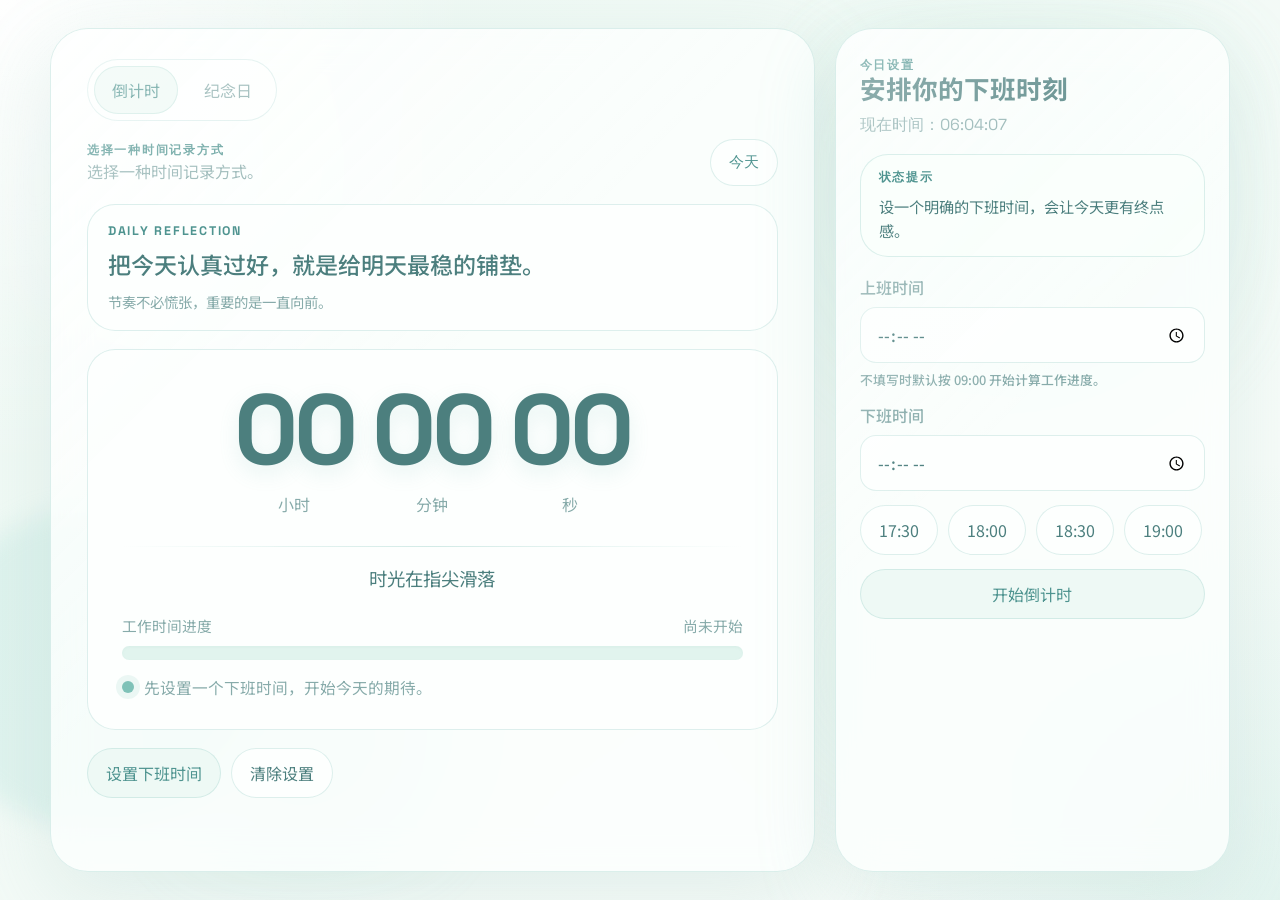
==== index.html @ d67a1272 "feat: support anniversary background images" ====
<!DOCTYPE html>
<html lang="zh-CN">
  <head>
    <meta charset="UTF-8" />
    <meta name="viewport" content="width=device-width, initial-scale=1.0" />
    <title>时间菜单</title>
    <link rel="preconnect" href="https://fonts.googleapis.com" />
    <link rel="preconnect" href="https://fonts.gstatic.com" crossorigin />
    <link
      href="https://fonts.googleapis.com/css2?family=Space+Grotesk:wght@400;500;700&family=Noto+Sans+SC:wght@400;500;700&display=swap"
      rel="stylesheet"
    />
    <link rel="stylesheet" href="./styles.css" />
  </head>
  <body>
    <div class="ambient-layer ambient-layer-a" aria-hidden="true"></div>
    <div class="ambient-layer ambient-layer-b" aria-hidden="true"></div>
    <div class="grid-overlay" aria-hidden="true"></div>

    <main class="app-shell">
      <section class="hero-card">
        <div class="menu-bar" role="tablist" aria-label="时间模式">
          <button id="countdownTab" class="menu-tab is-active" type="button" role="tab" aria-selected="true">
            倒计时
          </button>
          <button id="anniversaryTab" class="menu-tab" type="button" role="tab" aria-selected="false">
            纪念日
          </button>
        </div>

        <div class="hero-top">
          <div class="hero-intro">
            <p class="eyebrow" id="heroEyebrow">选择一种时间记录方式</p>
            <p class="subtitle" id="heroSubtitle">
              选择一种时间记录方式。
            </p>
          </div>
          <div class="hero-chip" id="orbitalCore">今天</div>
        </div>

        <article class="quote-card">
          <p class="quote-label">Daily Reflection</p>
          <blockquote id="dailyQuote" class="quote-text">
            真正的从容，不是赶时间，而是知道自己要去哪里。
          </blockquote>
          <p class="quote-author" id="quoteAuthor">
            每日一句哲理，陪你把忙碌的一天过得更有节奏。
          </p>
        </article>

        <div id="countdownView" class="mode-view">
          <div class="countdown-panel">
            <div class="time-grid" aria-live="polite">
              <article class="time-block">
                <span id="hours" class="time-value">00</span>
                <span class="time-label">小时</span>
              </article>
              <article class="time-block">
                <span id="minutes" class="time-value">00</span>
                <span class="time-label">分钟</span>
              </article>
              <article class="time-block">
                <span id="seconds" class="time-value">00</span>
                <span class="time-label">秒</span>
              </article>
            </div>

            <div class="divider-line" aria-hidden="true"></div>

            <p class="mood-line">时光在指尖滑落</p>

            <div class="progress-section">
              <div class="progress-meta">
                <span>工作时间进度</span>
                <span id="progressText">尚未开始</span>
              </div>
              <div class="progress-track" aria-hidden="true">
                <div id="progressFill" class="progress-fill"></div>
              </div>
            </div>

            <div class="status-row">
              <span class="status-dot" aria-hidden="true"></span>
              <p id="statusText" class="status-text">先设置一个下班时间，开始今天的期待。</p>
            </div>
          </div>

          <div class="action-row">
            <button id="openEditorBtn" class="primary-btn" type="button">设置下班时间</button>
            <button id="resetBtn" class="ghost-btn" type="button">清除设置</button>
          </div>
        </div>

        <div id="anniversaryView" class="mode-view is-hidden">
          <div id="anniversaryPanel" class="anniversary-panel">
            <div class="anniversary-head">
              <p class="anniversary-kicker" id="anniversaryTypeText">纪念日</p>
              <h2 class="anniversary-title" id="anniversaryNameText">还没有设置纪念日</h2>
              <p class="anniversary-date" id="anniversaryDateText">输入一个重要日期，开始记录它。</p>
            </div>

            <div class="anniversary-days-card">
              <span class="anniversary-days-label" id="anniversaryDaysLabel">已经走过</span>
              <div class="anniversary-days-number">
                <span id="anniversaryDays">0</span>
                <small>天</small>
              </div>
            </div>

            <div class="divider-line" aria-hidden="true"></div>

            <p class="mood-line">把重要的日子留在时间里</p>

            <div class="status-row">
              <span class="status-dot" aria-hidden="true"></span>
              <p id="anniversaryStatusText" class="status-text">可以记录生日、恋爱纪念日、入职日或任何重要时刻。</p>
            </div>
          </div>

          <div class="action-row">
            <button id="openAnniversaryBtn" class="primary-btn" type="button">设置纪念日</button>
            <button id="resetAnniversaryBtn" class="ghost-btn" type="button">清除设置</button>
          </div>
        </div>
      </section>

      <section class="editor-card">
        <div class="editor-header">
          <div>
            <p class="card-tag" id="editorTag">今日设置</p>
            <h2 id="editorTitle">安排你的下班时刻</h2>
          </div>
          <p id="currentTimeText" class="current-time">现在时间：--:--:--</p>
        </div>

        <div class="insight-card">
          <p class="insight-label">状态提示</p>
          <p id="insightText" class="insight-text">
            设一个明确的下班时间，会让今天更有终点感。
          </p>
        </div>

        <div id="countdownEditor" class="editor-mode">
          <div class="editor-body">
            <label class="time-input-wrap" for="workStartTime">
              <span>上班时间</span>
              <input id="workStartTime" type="time" step="60" />
              <small class="field-hint">不填写时默认按 09:00 开始计算工作进度。</small>
            </label>

            <label class="time-input-wrap" for="workEndTime">
              <span>下班时间</span>
              <input id="workEndTime" type="time" step="60" />
            </label>

            <div class="quick-actions" aria-label="快捷时间">
              <button class="quick-btn" type="button" data-time="17:30">17:30</button>
              <button class="quick-btn" type="button" data-time="18:00">18:00</button>
              <button class="quick-btn" type="button" data-time="18:30">18:30</button>
              <button class="quick-btn" type="button" data-time="19:00">19:00</button>
            </div>

            <button id="saveBtn" class="save-btn" type="button">开始倒计时</button>
          </div>
        </div>

        <div id="anniversaryEditor" class="editor-mode is-hidden">
          <div class="editor-body">
            <div class="time-input-wrap">
              <span>纪念类型</span>
              <div id="anniversaryTypeGroup" class="type-chip-group" role="radiogroup" aria-label="纪念类型">
                <button class="type-chip is-active" type="button" data-type="生日" role="radio" aria-checked="true">生日</button>
                <button class="type-chip" type="button" data-type="恋爱纪念日" role="radio" aria-checked="false">恋爱纪念日</button>
                <button class="type-chip" type="button" data-type="结婚纪念日" role="radio" aria-checked="false">结婚纪念日</button>
                <button class="type-chip" type="button" data-type="入职纪念日" role="radio" aria-checked="false">入职纪念日</button>
                <button class="type-chip" type="button" data-type="毕业纪念日" role="radio" aria-checked="false">毕业纪念日</button>
                <button class="type-chip" type="button" data-type="自定义" role="radio" aria-checked="false">自定义</button>
              </div>
            </div>

            <label class="time-input-wrap" for="anniversaryName">
              <span>名称</span>
              <input id="anniversaryName" type="text" maxlength="24" placeholder="例如：和她在一起" />
            </label>

            <label class="time-input-wrap" for="anniversaryDate">
              <span>日期</span>
              <input id="anniversaryDate" type="date" />
            </label>

            <div class="image-upload-card">
              <div class="image-upload-head">
                <span>背景图片</span>
                <small class="field-hint">支持常见图片格式，保存后会保留在当前浏览器。</small>
              </div>

              <div id="anniversaryImagePreview" class="anniversary-image-preview" aria-hidden="true">
                <span id="anniversaryImagePreviewText">未选择背景图</span>
              </div>

              <div class="image-upload-actions">
                <button id="selectAnniversaryImageBtn" class="ghost-btn" type="button">选择背景图</button>
                <button id="clearAnniversaryImageBtn" class="quick-btn" type="button">移除图片</button>
              </div>

              <input id="anniversaryImageInput" type="file" accept="image/*" hidden />
              <p id="anniversaryImageHint" class="field-hint">未设置背景图时，会使用默认纪念日卡片样式。</p>
            </div>

            <button id="saveAnniversaryBtn" class="save-btn" type="button">开始记录</button>
          </div>
        </div>
      </section>
    </main>

    <script src="./script.js"></script>
  </body>
</html>
---- styles.css ----
:root {
  --bg-top: #edf8f3;
  --bg-bottom: #f9fcfa;
  --ink-strong: #4c7f7e;
  --ink-soft: #87abaa;
  --panel: rgba(253, 255, 254, 0.78);
  --panel-strong: rgba(253, 255, 254, 0.94);
  --line: rgba(137, 196, 189, 0.28);
  --accent: #7fc2b8;
  --accent-deep: #4f9490;
  --accent-soft: #eef9f5;
  --success: #67b587;
  --shadow-strong: 0 24px 80px rgba(148, 198, 188, 0.22);
}

* {
  box-sizing: border-box;
}

body {
  margin: 0;
  min-height: 100vh;
  font-family: "Noto Sans SC", sans-serif;
  color: var(--ink-strong);
  overflow-x: hidden;
  background:
    radial-gradient(circle at top left, rgba(255, 255, 255, 0.96), transparent 30%),
    radial-gradient(circle at bottom right, rgba(176, 225, 214, 0.3), transparent 28%),
    linear-gradient(145deg, var(--bg-top), var(--bg-bottom));
}

body::before,
body::after {
  content: "";
  position: fixed;
  z-index: 0;
  border-radius: 999px;
  pointer-events: none;
  filter: blur(12px);
}

body::before {
  top: 8%;
  right: 10%;
  width: 240px;
  height: 240px;
  background: rgba(255, 255, 255, 0.42);
}

body::after {
  left: -70px;
  bottom: 8%;
  width: 320px;
  height: 320px;
  background: rgba(171, 223, 214, 0.26);
}

.ambient-layer,
.grid-overlay {
  position: fixed;
  inset: 0;
  pointer-events: none;
}

.ambient-layer {
  z-index: 0;
  filter: blur(18px);
  opacity: 0.8;
}

.ambient-layer-a {
  background:
    radial-gradient(circle at 14% 20%, rgba(255, 255, 255, 0.82), transparent 18%),
    radial-gradient(circle at 80% 22%, rgba(172, 226, 210, 0.34), transparent 24%);
}

.ambient-layer-b {
  background:
    radial-gradient(circle at 72% 74%, rgba(235, 251, 244, 0.76), transparent 20%),
    radial-gradient(circle at 24% 82%, rgba(160, 218, 207, 0.22), transparent 18%);
}

.grid-overlay {
  z-index: 0;
  background-image:
    linear-gradient(rgba(255, 255, 255, 0.08) 1px, transparent 1px),
    linear-gradient(90deg, rgba(255, 255, 255, 0.08) 1px, transparent 1px);
  background-size: 36px 36px;
  mask-image: linear-gradient(180deg, rgba(0, 0, 0, 0.3), transparent 75%);
}

.app-shell {
  position: relative;
  z-index: 1;
  width: min(1180px, calc(100% - 40px));
  margin: 0 auto;
  min-height: 100vh;
  padding: 28px 0;
  display: grid;
  grid-template-columns: 1.45fr 0.75fr;
  gap: 20px;
  align-items: stretch;
}

.hero-card,
.editor-card {
  position: relative;
  overflow: hidden;
  border: 1px solid var(--line);
  border-radius: 38px;
  background: var(--panel);
  backdrop-filter: blur(18px);
  box-shadow: var(--shadow-strong);
}

.hero-card {
  padding: 30px 36px;
  display: flex;
  flex-direction: column;
}

.editor-card {
  padding: 28px 24px;
  display: flex;
  flex-direction: column;
  gap: 18px;
}

.hero-card::before,
.editor-card::before {
  content: "";
  position: absolute;
  inset: 0;
  background: linear-gradient(135deg, rgba(255, 255, 255, 0.42), transparent 46%);
  pointer-events: none;
}

.menu-bar {
  display: inline-flex;
  align-self: flex-start;
  gap: 8px;
  padding: 6px;
  border-radius: 999px;
  background: rgba(253, 255, 254, 0.86);
  border: 1px solid var(--line);
}

.menu-tab {
  border: 0;
  border-radius: 999px;
  padding: 12px 18px;
  font: inherit;
  cursor: pointer;
  color: var(--ink-soft);
  background: transparent;
  transition: background 180ms ease, color 180ms ease, transform 180ms ease;
}

.menu-tab.is-active {
  color: var(--accent-deep);
  background: var(--accent-soft);
  box-shadow: inset 0 0 0 1px rgba(127, 194, 184, 0.28);
}

.hero-top {
  margin-top: 18px;
  display: flex;
  justify-content: space-between;
  gap: 18px;
  align-items: center;
}

.hero-intro {
  max-width: 420px;
}

.eyebrow,
.card-tag,
.quote-label,
.anniversary-kicker,
.insight-label {
  margin: 0;
  font-family: "Space Grotesk", sans-serif;
  font-size: 0.78rem;
  font-weight: 700;
  letter-spacing: 0.14em;
  text-transform: uppercase;
  color: var(--accent-deep);
}

h2 {
  margin: 0;
  line-height: 1.08;
  font-size: clamp(1.45rem, 2vw, 2rem);
}

.subtitle,
.status-text,
.current-time,
.quote-author,
.anniversary-date,
.field-hint {
  color: var(--ink-soft);
}

.subtitle {
  margin: 0;
  max-width: 30ch;
  font-size: 1rem;
  line-height: 1.5;
}

.hero-chip {
  padding: 12px 18px;
  border-radius: 999px;
  border: 1px solid var(--line);
  background: rgba(253, 255, 254, 0.9);
  color: var(--accent-deep);
  font-family: "Space Grotesk", sans-serif;
  font-size: 0.95rem;
  white-space: nowrap;
}

.quote-card,
.countdown-panel,
.anniversary-panel,
.insight-card {
  position: relative;
  overflow: hidden;
  border-radius: 28px;
  background: var(--panel-strong);
  border: 1px solid var(--line);
}

.anniversary-panel {
  isolation: isolate;
}

.anniversary-panel::before,
.anniversary-panel::after {
  content: "";
  position: absolute;
  inset: 0;
  pointer-events: none;
  opacity: 0;
  transition: opacity 220ms ease;
}

.anniversary-panel::before {
  z-index: 0;
  background:
    linear-gradient(180deg, rgba(13, 34, 30, 0.18), rgba(13, 34, 30, 0.62)),
    radial-gradient(circle at top right, rgba(255, 255, 255, 0.18), transparent 34%);
}

.anniversary-panel::after {
  inset: auto 22px 22px;
  height: 120px;
  border-radius: 999px;
  z-index: 0;
  filter: blur(34px);
  background: rgba(15, 36, 32, 0.22);
}

.anniversary-panel > * {
  position: relative;
  z-index: 1;
}

.anniversary-panel.has-image {
  background-image: var(--anniversary-cover);
  background-position: center;
  background-size: cover;
  border-color: rgba(244, 255, 252, 0.22);
}

.anniversary-panel.has-image::before,
.anniversary-panel.has-image::after {
  opacity: 1;
}

.quote-card {
  margin-top: 18px;
  padding: 18px 20px;
}

.quote-label {
  margin-bottom: 8px;
}

.quote-text {
  margin: 0;
  font-size: clamp(1.12rem, 1.8vw, 1.46rem);
  line-height: 1.55;
  font-weight: 500;
}

.quote-author {
  margin: 8px 0 0;
  font-size: 0.9rem;
  line-height: 1.5;
}

.mode-view {
  margin-top: 18px;
}

.mode-view.is-hidden,
.editor-mode.is-hidden {
  display: none;
}

.countdown-panel,
.anniversary-panel {
  padding: 30px 34px;
}

.time-grid {
  display: flex;
  justify-content: center;
  align-items: baseline;
  gap: 18px;
}

.time-block {
  min-width: 120px;
  display: flex;
  flex-direction: column;
  align-items: center;
}

.time-value {
  display: inline-block;
  font-family: "Space Grotesk", sans-serif;
  font-size: clamp(4rem, 8vw, 6.2rem);
  font-weight: 700;
  line-height: 1;
  letter-spacing: -0.04em;
  text-shadow: 0 8px 20px rgba(112, 182, 173, 0.16);
}

.time-value.tick-pop {
  animation: tickPop 360ms ease;
}

.time-label {
  margin-top: 12px;
  font-size: 1rem;
  color: var(--ink-soft);
}

.divider-line {
  height: 1px;
  margin: 30px 0 18px;
  background: linear-gradient(90deg, transparent, rgba(127, 194, 184, 0.34), transparent);
}

.mood-line {
  margin: 0 0 24px;
  text-align: center;
  font-size: 1.15rem;
  color: var(--ink-strong);
}

.progress-section,
.status-row {
  margin-top: 16px;
}

.progress-meta {
  display: flex;
  justify-content: space-between;
  gap: 12px;
  margin-bottom: 10px;
  font-size: 0.92rem;
  color: var(--ink-soft);
}

.progress-track {
  overflow: hidden;
  height: 14px;
  border-radius: 999px;
  background: rgba(182, 226, 214, 0.38);
  box-shadow: inset 0 1px 3px rgba(115, 173, 161, 0.08);
}

.progress-fill {
  height: 100%;
  width: 0%;
  border-radius: inherit;
  background:
    linear-gradient(90deg, rgba(180, 228, 215, 0.92), rgba(112, 182, 173, 0.95) 55%, rgba(74, 144, 136, 0.96)),
    linear-gradient(90deg, transparent, rgba(255, 255, 255, 0.45), transparent);
  background-size: 100% 100%, 120px 100%;
  animation: shimmer 2.6s linear infinite;
}

.status-row {
  display: flex;
  align-items: center;
  gap: 10px;
}

.status-dot {
  width: 12px;
  height: 12px;
  border-radius: 50%;
  background: var(--accent);
  box-shadow: 0 0 0 6px rgba(127, 194, 184, 0.14);
}

.status-text {
  margin: 0;
  font-size: 0.98rem;
}

.anniversary-days-card {
  margin-top: 20px;
  padding: 16px;
  border-radius: 18px;
  background: rgba(246, 253, 250, 0.9);
  border: 1px solid var(--line);
  text-align: center;
}

.anniversary-head {
  display: grid;
  gap: 8px;
}

.anniversary-title {
  font-size: clamp(1.5rem, 2vw, 2.1rem);
}

.anniversary-date {
  margin: 0;
  font-size: 0.9rem;
}

.anniversary-days-label {
  display: block;
  margin-bottom: 10px;
  color: var(--ink-soft);
  font-size: 0.88rem;
}

.anniversary-days-number {
  display: flex;
  align-items: flex-end;
  justify-content: center;
  gap: 8px;
}

.anniversary-days-number span {
  font-family: "Space Grotesk", sans-serif;
  font-size: clamp(4rem, 8vw, 6rem);
  line-height: 0.9;
  font-weight: 700;
}

.anniversary-days-number small {
  font-size: 1rem;
  color: var(--ink-soft);
}

.anniversary-panel.has-image .anniversary-kicker,
.anniversary-panel.has-image .anniversary-title,
.anniversary-panel.has-image .anniversary-days-number span {
  color: #f8fffd;
  text-shadow: 0 12px 30px rgba(4, 15, 13, 0.28);
}

.anniversary-panel.has-image .anniversary-date,
.anniversary-panel.has-image .anniversary-days-label,
.anniversary-panel.has-image .anniversary-days-number small,
.anniversary-panel.has-image .status-text,
.anniversary-panel.has-image .mood-line {
  color: rgba(240, 250, 247, 0.86);
}

.anniversary-panel.has-image .anniversary-days-card {
  background: rgba(13, 34, 30, 0.34);
  border-color: rgba(245, 255, 252, 0.16);
  backdrop-filter: blur(16px);
}

.anniversary-panel.has-image .divider-line {
  background: linear-gradient(90deg, transparent, rgba(245, 255, 252, 0.3), transparent);
}

.anniversary-panel.has-image .status-dot {
  background: #d9fff2;
  box-shadow: 0 0 0 6px rgba(221, 255, 245, 0.16);
}

.action-row,
.quick-actions {
  display: flex;
  flex-wrap: wrap;
  gap: 10px;
}

.action-row {
  margin-top: 18px;
}

button,
input,
select {
  font: inherit;
}

.primary-btn,
.save-btn,
.ghost-btn,
.quick-btn {
  border-radius: 999px;
  cursor: pointer;
  transition: transform 180ms ease, background 180ms ease, color 180ms ease;
}

.primary-btn,
.save-btn {
  color: var(--accent-deep);
  background: var(--accent-soft);
  border: 1px solid var(--line);
}

.primary-btn,
.ghost-btn,
.save-btn,
.quick-btn {
  display: inline-flex;
  align-items: center;
  justify-content: center;
  padding: 12px 18px;
}

.ghost-btn,
.quick-btn {
  background: rgba(253, 255, 254, 0.9);
  color: var(--ink-strong);
  border: 1px solid var(--line);
}

.quick-btn.is-active {
  background: var(--accent-soft);
  color: var(--accent-deep);
}

button:disabled {
  cursor: not-allowed;
  opacity: 0.56;
  transform: none;
}

.editor-header {
  display: flex;
  flex-direction: column;
  gap: 12px;
}

.current-time {
  margin: 0;
  font-family: "Space Grotesk", sans-serif;
  font-size: 1rem;
}

.insight-card {
  padding: 14px 16px 14px 18px;
  background: rgba(250, 255, 252, 0.88);
}

.insight-label {
  margin-bottom: 8px;
}

.insight-text {
  margin: 0;
  line-height: 1.6;
  color: var(--ink-strong);
  font-size: 0.95rem;
}

.editor-body {
  display: grid;
  gap: 14px;
}

.image-upload-card {
  display: grid;
  gap: 12px;
  padding: 16px;
  border-radius: 22px;
  background: rgba(250, 255, 252, 0.82);
  border: 1px solid var(--line);
}

.image-upload-head {
  display: grid;
  gap: 6px;
}

.image-upload-head span {
  color: var(--ink-soft);
  font-weight: 500;
}

.image-upload-actions {
  display: flex;
  flex-wrap: wrap;
  gap: 10px;
}

.anniversary-image-preview {
  position: relative;
  overflow: hidden;
  min-height: 148px;
  padding: 16px;
  display: flex;
  align-items: flex-end;
  border-radius: 20px;
  border: 1px dashed rgba(127, 194, 184, 0.42);
  background:
    radial-gradient(circle at top right, rgba(255, 255, 255, 0.82), transparent 34%),
    linear-gradient(145deg, rgba(237, 248, 243, 0.92), rgba(245, 253, 250, 0.92));
}

.anniversary-image-preview::before {
  content: "";
  position: absolute;
  inset: 0;
  background: linear-gradient(180deg, rgba(14, 33, 30, 0.05), rgba(14, 33, 30, 0.16));
  opacity: 0.82;
}

.anniversary-image-preview.has-image {
  border-style: solid;
  border-color: rgba(245, 255, 252, 0.24);
  background-image: var(--anniversary-cover);
  background-position: center;
  background-size: cover;
}

.anniversary-image-preview.has-image::before {
  background: linear-gradient(180deg, rgba(14, 33, 30, 0.08), rgba(14, 33, 30, 0.58));
  opacity: 1;
}

.anniversary-image-preview span {
  position: relative;
  z-index: 1;
  color: var(--ink-strong);
  font-size: 0.92rem;
  line-height: 1.5;
}

.anniversary-image-preview.has-image span {
  color: rgba(246, 255, 252, 0.96);
}

.time-input-wrap {
  display: grid;
  gap: 8px;
  font-weight: 500;
}

.time-input-wrap span {
  color: var(--ink-soft);
}

.field-hint {
  font-size: 0.8rem;
  line-height: 1.4;
}

.time-input-wrap input,
.select-input {
  width: 100%;
  padding: 14px 16px;
  border-radius: 16px;
  border: 1px solid var(--line);
  background: rgba(253, 255, 254, 0.9);
  color: var(--ink-strong);
  font-size: 1rem;
}

.type-chip-group {
  display: flex;
  flex-wrap: wrap;
  gap: 10px;
}

.type-chip {
  padding: 10px 16px;
  border-radius: 999px;
  border: 1px solid var(--line);
  background: rgba(253, 255, 254, 0.9);
  color: var(--ink-strong);
  cursor: pointer;
  transition: background 180ms ease, color 180ms ease, border-color 180ms ease, transform 180ms ease;
}

.type-chip.is-active {
  background: var(--accent-soft);
  color: var(--accent-deep);
  border-color: rgba(127, 194, 184, 0.46);
}

.is-finished .status-dot {
  background: var(--success);
  box-shadow: 0 0 0 6px rgba(103, 181, 135, 0.16);
}

.is-finished .progress-fill {
  background:
    linear-gradient(90deg, rgba(149, 225, 181, 0.92), rgba(103, 181, 135, 0.96)),
    linear-gradient(90deg, transparent, rgba(255, 255, 255, 0.35), transparent);
}

@keyframes tickPop {
  0% { transform: translateY(0) scale(1); }
  35% { transform: translateY(-5px) scale(1.06); }
  100% { transform: translateY(0) scale(1); }
}

@keyframes shimmer {
  from { background-position: 0 0, -120px 0; }
  to { background-position: 0 0, 120px 0; }
}

@media (max-width: 980px) {
  .app-shell {
    grid-template-columns: 1fr;
    min-height: auto;
  }

  .hero-card,
  .editor-card {
    padding: 24px;
  }
}

@media (max-width: 640px) {
  body {
    overflow-y: auto;
  }

  .app-shell {
    width: min(100% - 20px, 1180px);
    padding: 16px 0;
  }

  .hero-top {
    flex-direction: column;
    align-items: flex-start;
  }

  .time-grid {
    gap: 8px;
  }

  .time-block {
    min-width: 72px;
  }

  .time-value {
    font-size: clamp(2.6rem, 12vw, 4rem);
  }
}

@media (prefers-reduced-motion: reduce) {
  *,
  *::before,
  *::after {
    animation: none !important;
    transition: none !important;
    scroll-behavior: auto !important;
  }
}
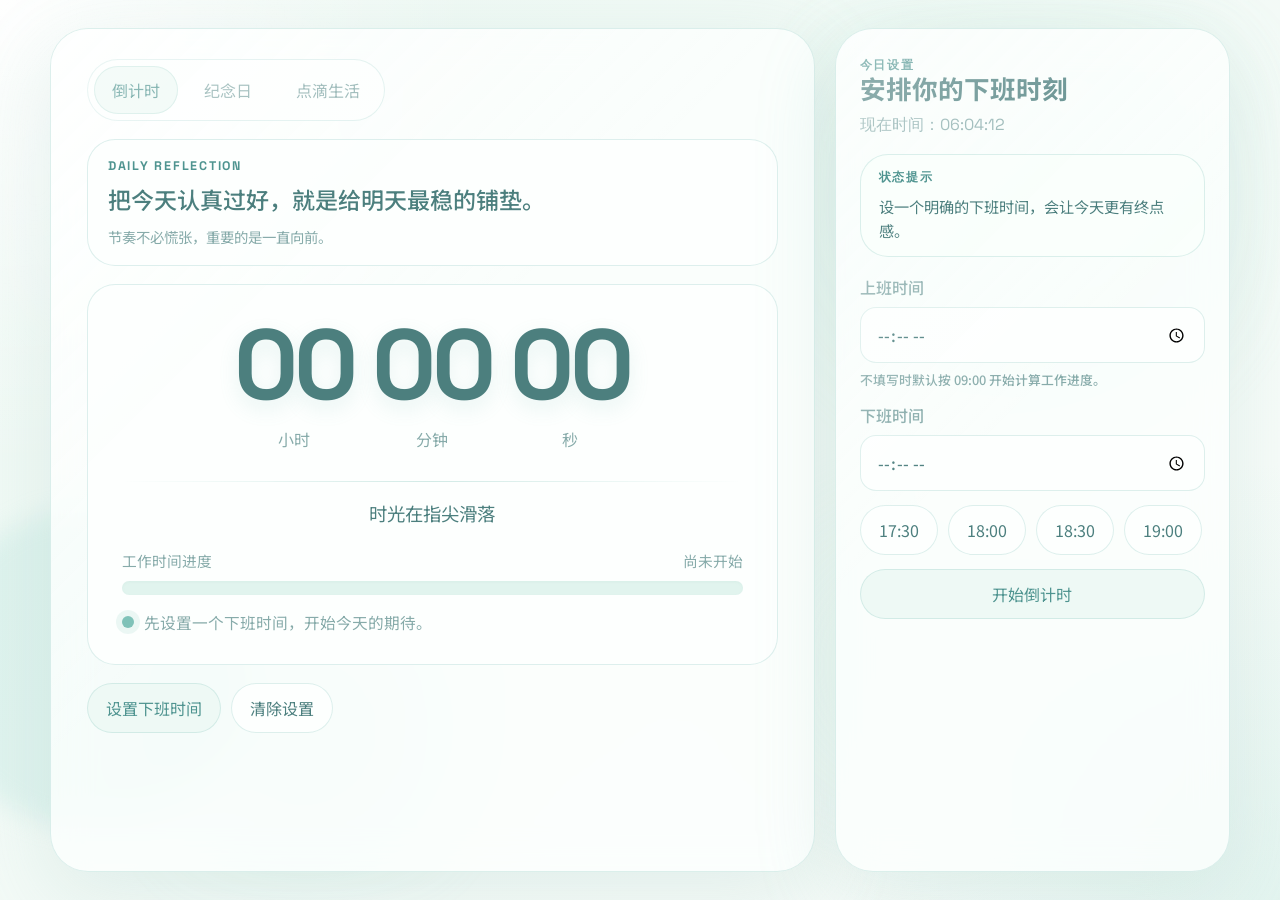
==== commit 18c906d5: "Add life timeline module" ====
--- a/index.html
+++ b/index.html
@@ -26,6 +26,9 @@
           <button id="anniversaryTab" class="menu-tab" type="button" role="tab" aria-selected="false">
             纪念日
           </button>
+          <button id="lifeTab" class="menu-tab" type="button" role="tab" aria-selected="false">
+            点滴生活
+          </button>
         </div>
 
         <div class="hero-top">
@@ -120,6 +123,45 @@
           <div class="action-row">
             <button id="openAnniversaryBtn" class="primary-btn" type="button">设置纪念日</button>
             <button id="resetAnniversaryBtn" class="ghost-btn" type="button">清除设置</button>
+          </div>
+        </div>
+
+        <div id="lifeView" class="mode-view is-hidden">
+          <div class="life-panel">
+            <div class="life-head">
+              <p class="life-kicker">点滴生活</p>
+              <h2 class="life-title" id="lifeHeadline">还没有生活照片</h2>
+              <p class="life-summary" id="lifeSummaryText">
+                上传照片后，系统会自动记录上传时间，并沿着时间线把日常慢慢串起来。
+              </p>
+            </div>
+
+            <div class="life-stats-grid">
+              <article class="life-stat-card">
+                <span class="life-stat-label">照片数量</span>
+                <strong id="lifeCountText">0 张</strong>
+              </article>
+              <article class="life-stat-card">
+                <span class="life-stat-label">最近上传</span>
+                <strong id="lifeLatestText">等待记录</strong>
+              </article>
+            </div>
+
+            <div class="divider-line" aria-hidden="true"></div>
+
+            <p class="mood-line">把生活里的闪光时刻，沿着一条线认真收藏</p>
+
+            <div id="lifeTimeline" class="life-timeline is-empty" aria-live="polite">
+              <article class="life-empty-state">
+                <p class="life-empty-title">时间线还没有开始</p>
+                <p class="life-empty-text">选一张喜欢的照片，上传的那一刻就会成为这条生活线上的新节点。</p>
+              </article>
+            </div>
+          </div>
+
+          <div class="action-row">
+            <button id="openLifeUploaderBtn" class="primary-btn" type="button">上传照片</button>
+            <button id="resetLifeBtn" class="ghost-btn" type="button">清空时间线</button>
           </div>
         </div>
       </section>
@@ -210,6 +252,59 @@
             <button id="saveAnniversaryBtn" class="save-btn" type="button">开始记录</button>
           </div>
         </div>
+
+        <div id="lifeEditor" class="editor-mode is-hidden">
+          <div class="editor-body">
+            <div class="image-upload-card life-upload-card">
+              <div class="image-upload-head">
+                <span>上传生活照片</span>
+                <small class="field-hint">支持一次选择多张图片，系统会自动记录上传时间并加入时间线。</small>
+              </div>
+
+              <div class="life-upload-preview">
+                <p class="life-upload-preview-title">时间线会自动延展</p>
+                <p id="lifeUploadPreviewText" class="life-upload-preview-text">
+                  每张照片都会带上上传时刻，像日记一样被串联起来。
+                </p>
+              </div>
+
+              <label class="time-input-wrap" for="lifeTitle">
+                <span>这一组标题</span>
+                <input id="lifeTitle" type="text" maxlength="28" placeholder="例如：周末散步" />
+              </label>
+
+              <label class="time-input-wrap" for="lifeNote">
+                <span>这一刻想写的话</span>
+                <textarea
+                  id="lifeNote"
+                  class="text-area-input"
+                  rows="4"
+                  maxlength="140"
+                  placeholder="可选，写一点当时的心情、地点或发生的小事。"
+                ></textarea>
+              </label>
+
+              <div class="life-upload-stats">
+                <article class="life-mini-stat">
+                  <span>已记录</span>
+                  <strong id="lifeEditorCount">0 张</strong>
+                </article>
+                <article class="life-mini-stat">
+                  <span>最新节点</span>
+                  <strong id="lifeEditorLatestText">等待上传</strong>
+                </article>
+              </div>
+
+              <div class="image-upload-actions">
+                <button id="selectLifeImageBtn" class="save-btn" type="button">选择照片并加入时间线</button>
+                <button id="clearLifeBtn" class="ghost-btn" type="button">清空全部记录</button>
+              </div>
+
+              <input id="lifeImageInput" type="file" accept="image/*" multiple hidden />
+              <p id="lifeUploadHint" class="field-hint">支持 JPG、PNG、WebP 等图片格式，单张建议不超过 8MB。</p>
+            </div>
+          </div>
+        </div>
       </section>
     </main>
 
--- a/styles.css
+++ b/styles.css
@@ -163,11 +163,7 @@
 }
 
 .hero-top {
-  margin-top: 18px;
-  display: flex;
-  justify-content: space-between;
-  gap: 18px;
-  align-items: center;
+  display: none;
 }
 
 .hero-intro {
@@ -178,6 +174,7 @@
 .card-tag,
 .quote-label,
 .anniversary-kicker,
+.life-kicker,
 .insight-label {
   margin: 0;
   font-family: "Space Grotesk", sans-serif;
@@ -199,6 +196,7 @@
 .current-time,
 .quote-author,
 .anniversary-date,
+.life-summary,
 .field-hint {
   color: var(--ink-soft);
 }
@@ -224,6 +222,7 @@
 .quote-card,
 .countdown-panel,
 .anniversary-panel,
+.life-panel,
 .insight-card {
   position: relative;
   overflow: hidden;
@@ -233,7 +232,33 @@
 }
 
 .anniversary-panel {
+  display: flex;
+  flex-direction: column;
   isolation: isolate;
+}
+
+.life-panel {
+  position: relative;
+  isolation: isolate;
+  padding: 30px 34px;
+  background:
+    radial-gradient(circle at top right, rgba(255, 255, 255, 0.92), transparent 34%),
+    linear-gradient(180deg, rgba(252, 255, 254, 0.98), rgba(243, 250, 247, 0.94));
+}
+
+.life-panel::before {
+  content: "";
+  position: absolute;
+  inset: 0;
+  pointer-events: none;
+  background:
+    radial-gradient(circle at 14% 18%, rgba(160, 218, 207, 0.16), transparent 18%),
+    radial-gradient(circle at 84% 86%, rgba(255, 255, 255, 0.76), transparent 20%);
+}
+
+.life-panel > * {
+  position: relative;
+  z-index: 1;
 }
 
 .anniversary-panel::before,
@@ -311,7 +336,8 @@
 }
 
 .countdown-panel,
-.anniversary-panel {
+.anniversary-panel,
+.life-panel {
   padding: 30px 34px;
 }
 
@@ -415,8 +441,9 @@
 }
 
 .anniversary-days-card {
-  margin-top: 20px;
-  padding: 16px;
+  width: min(100%, 380px);
+  margin: 20px auto 0;
+  padding: 18px 24px;
   border-radius: 18px;
   background: rgba(246, 253, 250, 0.9);
   border: 1px solid var(--line);
@@ -479,9 +506,25 @@
 }
 
 .anniversary-panel.has-image .anniversary-days-card {
-  background: rgba(13, 34, 30, 0.34);
+  order: 5;
+  background: rgba(13, 34, 30, 0.2);
   border-color: rgba(245, 255, 252, 0.16);
-  backdrop-filter: blur(16px);
+  backdrop-filter: blur(10px);
+  box-shadow: 0 18px 44px rgba(8, 22, 19, 0.16);
+}
+
+.anniversary-panel.has-image .divider-line {
+  order: 2;
+}
+
+.anniversary-panel.has-image .mood-line {
+  order: 3;
+  margin-bottom: 18px;
+}
+
+.anniversary-panel.has-image .status-row {
+  order: 4;
+  margin-top: 0;
 }
 
 .anniversary-panel.has-image .divider-line {
@@ -491,6 +534,279 @@
 .anniversary-panel.has-image .status-dot {
   background: #d9fff2;
   box-shadow: 0 0 0 6px rgba(221, 255, 245, 0.16);
+}
+
+.life-head {
+  display: grid;
+  gap: 10px;
+}
+
+.life-title {
+  font-size: clamp(1.56rem, 2.1vw, 2.2rem);
+}
+
+.life-summary {
+  margin: 0;
+  max-width: 46ch;
+  line-height: 1.6;
+}
+
+.life-stats-grid,
+.life-upload-stats {
+  display: grid;
+  grid-template-columns: repeat(2, minmax(0, 1fr));
+  gap: 14px;
+}
+
+.life-stats-grid {
+  margin-top: 22px;
+}
+
+.life-stat-card,
+.life-mini-stat {
+  padding: 16px 18px;
+  border-radius: 20px;
+  border: 1px solid var(--line);
+  background: rgba(252, 255, 254, 0.86);
+  box-shadow: inset 0 1px 0 rgba(255, 255, 255, 0.5);
+}
+
+.life-stat-label,
+.life-mini-stat span {
+  display: block;
+  margin-bottom: 8px;
+  color: var(--ink-soft);
+  font-size: 0.86rem;
+}
+
+.life-stat-card strong,
+.life-mini-stat strong {
+  display: block;
+  font-family: "Space Grotesk", sans-serif;
+  font-size: clamp(1.02rem, 1.7vw, 1.26rem);
+  line-height: 1.3;
+  color: var(--accent-deep);
+}
+
+.life-timeline {
+  position: relative;
+  display: grid;
+  gap: 22px;
+  padding-top: 6px;
+}
+
+.life-timeline::before {
+  content: none;
+}
+
+.life-timeline.is-empty::before {
+  content: "";
+  position: absolute;
+  left: 23px;
+  top: 10px;
+  bottom: auto;
+  height: 88px;
+  width: 2px;
+  border-radius: 999px;
+  background: linear-gradient(180deg, rgba(127, 194, 184, 0.18), rgba(79, 148, 144, 0.72), rgba(127, 194, 184, 0.18));
+  opacity: 0.6;
+}
+
+.life-group {
+  display: grid;
+  gap: 14px;
+}
+
+.life-group-head {
+  display: flex;
+  align-items: center;
+  justify-content: space-between;
+  gap: 12px;
+  padding: 0 2px;
+}
+
+.life-group-title,
+.life-group-meta {
+  margin: 0;
+}
+
+.life-group-title {
+  font-family: "Space Grotesk", sans-serif;
+  font-size: 0.94rem;
+  letter-spacing: 0.08em;
+  color: var(--accent-deep);
+}
+
+.life-group-meta {
+  color: var(--ink-soft);
+  font-size: 0.86rem;
+}
+
+.life-group-list {
+  position: relative;
+  display: grid;
+  gap: 22px;
+}
+
+.life-group-list::before {
+  content: "";
+  position: absolute;
+  left: 23px;
+  top: 10px;
+  bottom: 12px;
+  width: 2px;
+  border-radius: 999px;
+  background: linear-gradient(180deg, rgba(127, 194, 184, 0.18), rgba(79, 148, 144, 0.72), rgba(127, 194, 184, 0.18));
+}
+
+.life-entry {
+  position: relative;
+  display: grid;
+  grid-template-columns: 48px minmax(0, 1fr);
+  gap: 18px;
+  align-items: start;
+  animation: lifeEntryLift 380ms ease both;
+}
+
+.life-entry-axis {
+  display: flex;
+  justify-content: center;
+  padding-top: 10px;
+}
+
+.life-entry-node {
+  width: 14px;
+  height: 14px;
+  border-radius: 50%;
+  background: var(--accent-deep);
+  box-shadow:
+    0 0 0 6px rgba(127, 194, 184, 0.14),
+    0 10px 20px rgba(79, 148, 144, 0.2);
+}
+
+.life-entry-content {
+  min-width: 0;
+}
+
+.life-entry-time {
+  margin: 0 0 10px;
+  font-family: "Space Grotesk", sans-serif;
+  font-size: 0.88rem;
+  letter-spacing: 0.04em;
+  color: var(--accent-deep);
+}
+
+.life-entry-card {
+  overflow: hidden;
+  border-radius: 24px;
+  border: 1px solid rgba(137, 196, 189, 0.24);
+  background: rgba(253, 255, 254, 0.92);
+  box-shadow: 0 18px 42px rgba(127, 194, 184, 0.12);
+}
+
+.life-entry-image-wrap {
+  position: relative;
+  aspect-ratio: 16 / 10;
+  overflow: hidden;
+  background:
+    radial-gradient(circle at top right, rgba(255, 255, 255, 0.92), transparent 32%),
+    linear-gradient(140deg, rgba(236, 248, 243, 0.96), rgba(244, 252, 249, 0.92));
+}
+
+.life-entry-image {
+  display: block;
+  width: 100%;
+  height: 100%;
+  object-fit: cover;
+}
+
+.life-entry-meta {
+  display: flex;
+  align-items: center;
+  justify-content: space-between;
+  gap: 14px;
+  padding: 16px 18px 18px;
+}
+
+.life-entry-copy {
+  display: grid;
+  gap: 7px;
+}
+
+.life-entry-index,
+.life-entry-name,
+.life-entry-note,
+.life-entry-file,
+.life-upload-preview-title,
+.life-upload-preview-text,
+.life-empty-title,
+.life-empty-text {
+  margin: 0;
+}
+
+.life-entry-index {
+  font-family: "Space Grotesk", sans-serif;
+  font-size: 0.84rem;
+  letter-spacing: 0.12em;
+  text-transform: uppercase;
+  color: var(--accent-deep);
+}
+
+.life-entry-name {
+  line-height: 1.5;
+  color: var(--ink-strong);
+  font-weight: 600;
+  word-break: break-word;
+}
+
+.life-entry-note {
+  line-height: 1.6;
+  color: var(--ink-soft);
+  white-space: pre-wrap;
+  word-break: break-word;
+}
+
+.life-entry-file {
+  font-size: 0.82rem;
+  line-height: 1.4;
+  color: var(--ink-soft);
+}
+
+.life-entry-delete {
+  flex-shrink: 0;
+}
+
+.life-empty-state {
+  position: relative;
+  padding: 24px 22px 24px 76px;
+  border-radius: 24px;
+  border: 1px dashed rgba(127, 194, 184, 0.46);
+  background:
+    radial-gradient(circle at top right, rgba(255, 255, 255, 0.88), transparent 34%),
+    linear-gradient(150deg, rgba(244, 251, 248, 0.94), rgba(252, 255, 254, 0.96));
+}
+
+.life-empty-state::before {
+  content: "";
+  position: absolute;
+  left: 19px;
+  top: 29px;
+  width: 10px;
+  height: 10px;
+  border-radius: 50%;
+  background: var(--accent);
+  box-shadow: 0 0 0 6px rgba(127, 194, 184, 0.12);
+}
+
+.life-empty-title {
+  font-size: 1.02rem;
+  font-weight: 600;
+}
+
+.life-empty-text {
+  margin-top: 8px;
+  line-height: 1.6;
+  color: var(--ink-soft);
 }
 
 .action-row,
@@ -612,6 +928,51 @@
   gap: 10px;
 }
 
+.life-upload-card {
+  background:
+    radial-gradient(circle at top right, rgba(255, 255, 255, 0.88), transparent 34%),
+    linear-gradient(160deg, rgba(248, 253, 251, 0.92), rgba(242, 250, 247, 0.9));
+}
+
+.life-upload-preview {
+  position: relative;
+  overflow: hidden;
+  padding: 18px;
+  border-radius: 22px;
+  border: 1px solid rgba(137, 196, 189, 0.28);
+  background:
+    linear-gradient(140deg, rgba(79, 148, 144, 0.12), transparent 52%),
+    linear-gradient(140deg, rgba(255, 255, 255, 0.92), rgba(245, 252, 249, 0.94));
+}
+
+.life-upload-preview::before {
+  content: "";
+  position: absolute;
+  inset: auto -28px -38px auto;
+  width: 160px;
+  height: 160px;
+  border-radius: 50%;
+  background: rgba(127, 194, 184, 0.12);
+  filter: blur(6px);
+}
+
+.life-upload-preview-title {
+  position: relative;
+  z-index: 1;
+  margin-bottom: 6px;
+  font-family: "Space Grotesk", sans-serif;
+  font-size: 0.94rem;
+  letter-spacing: 0.08em;
+  color: var(--accent-deep);
+}
+
+.life-upload-preview-text {
+  position: relative;
+  z-index: 1;
+  line-height: 1.6;
+  color: var(--ink-strong);
+}
+
 .anniversary-image-preview {
   position: relative;
   overflow: hidden;
@@ -675,6 +1036,7 @@
 }
 
 .time-input-wrap input,
+.time-input-wrap textarea,
 .select-input {
   width: 100%;
   padding: 14px 16px;
@@ -685,6 +1047,11 @@
   font-size: 1rem;
 }
 
+.time-input-wrap textarea {
+  min-height: 116px;
+  resize: vertical;
+}
+
 .type-chip-group {
   display: flex;
   flex-wrap: wrap;
@@ -729,6 +1096,11 @@
   to { background-position: 0 0, 120px 0; }
 }
 
+@keyframes lifeEntryLift {
+  0% { opacity: 0; transform: translateY(12px); }
+  100% { opacity: 1; transform: translateY(0); }
+}
+
 @media (max-width: 980px) {
   .app-shell {
     grid-template-columns: 1fr;
@@ -739,6 +1111,11 @@
   .editor-card {
     padding: 24px;
   }
+
+  .life-stats-grid,
+  .life-upload-stats {
+    grid-template-columns: 1fr;
+  }
 }
 
 @media (max-width: 640px) {
@@ -756,6 +1133,23 @@
     align-items: flex-start;
   }
 
+  .menu-bar {
+    width: 100%;
+    display: flex;
+    flex-wrap: wrap;
+  }
+
+  .menu-tab {
+    flex: 1 1 30%;
+    text-align: center;
+  }
+
+  .countdown-panel,
+  .anniversary-panel,
+  .life-panel {
+    padding: 24px 20px;
+  }
+
   .time-grid {
     gap: 8px;
   }
@@ -766,6 +1160,38 @@
 
   .time-value {
     font-size: clamp(2.6rem, 12vw, 4rem);
+  }
+
+  .life-entry {
+    grid-template-columns: 38px minmax(0, 1fr);
+    gap: 14px;
+  }
+
+  .life-timeline.is-empty::before,
+  .life-group-list::before {
+    left: 18px;
+  }
+
+  .life-entry-time {
+    font-size: 0.8rem;
+  }
+
+  .life-group-head {
+    flex-direction: column;
+    align-items: flex-start;
+  }
+
+  .life-entry-meta {
+    flex-direction: column;
+    align-items: flex-start;
+  }
+
+  .life-entry-delete {
+    width: 100%;
+  }
+
+  .life-empty-state {
+    padding-left: 62px;
   }
 }
 
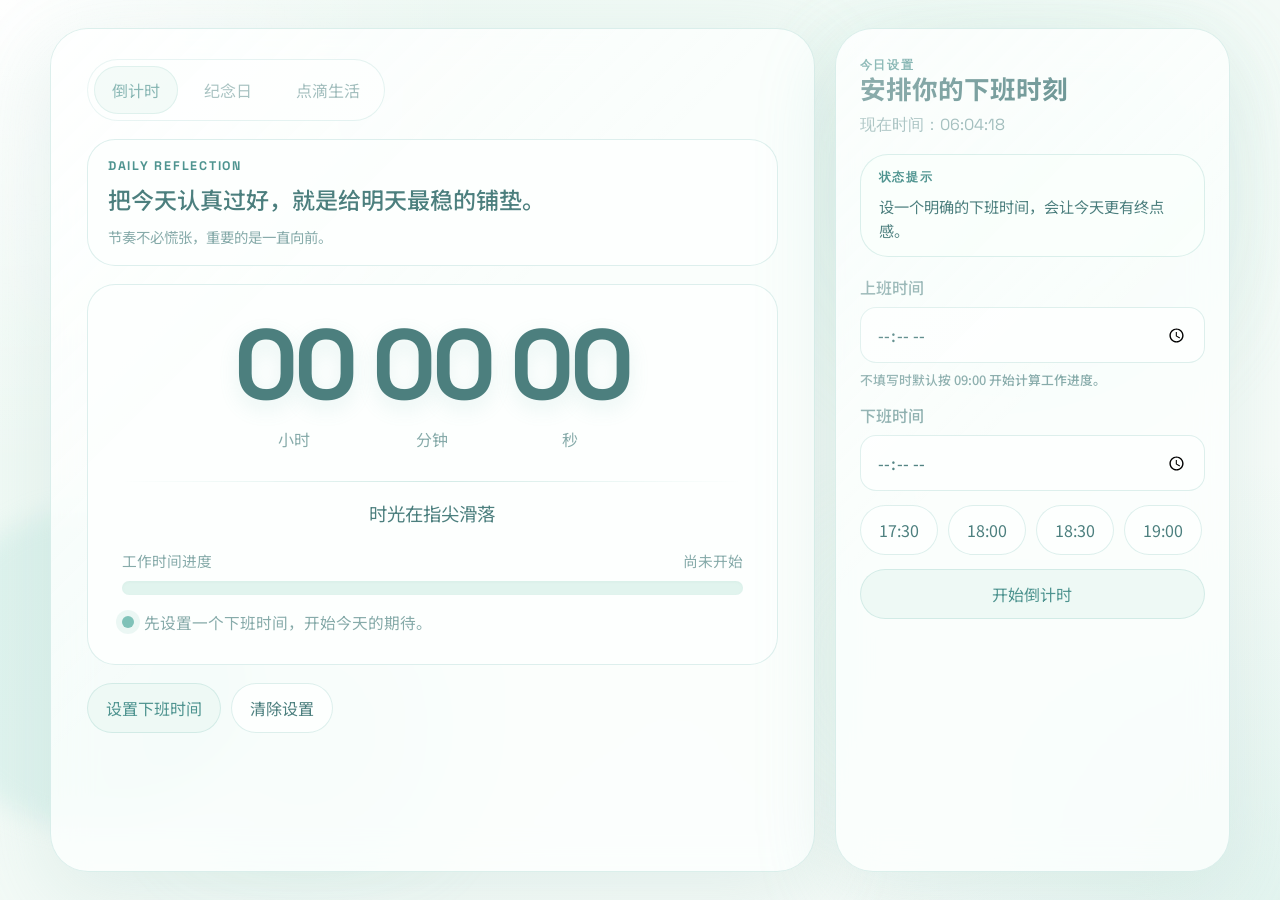
==== commit 659bffe0: "Add editable life notes and drag upload" ====
--- a/index.html
+++ b/index.html
@@ -268,6 +268,11 @@
                 </p>
               </div>
 
+              <div id="lifeDropzone" class="life-dropzone" tabindex="0" role="button" aria-label="拖拽上传生活照片">
+                <p class="life-dropzone-title">拖拽照片到这里</p>
+                <p class="life-dropzone-text">也可以点击下方按钮选择图片，支持一次加入多张。</p>
+              </div>
+
               <label class="time-input-wrap" for="lifeTitle">
                 <span>这一组标题</span>
                 <input id="lifeTitle" type="text" maxlength="28" placeholder="例如：周末散步" />
--- a/styles.css
+++ b/styles.css
@@ -733,6 +733,13 @@
   gap: 7px;
 }
 
+.life-entry-actions,
+.life-entry-editor-actions {
+  display: flex;
+  flex-wrap: wrap;
+  gap: 10px;
+}
+
 .life-entry-index,
 .life-entry-name,
 .life-entry-note,
@@ -774,6 +781,22 @@
 
 .life-entry-delete {
   flex-shrink: 0;
+}
+
+.life-entry-editor {
+  display: grid;
+  gap: 12px;
+  padding: 0 18px 18px;
+  border-top: 1px solid rgba(137, 196, 189, 0.18);
+  background: linear-gradient(180deg, rgba(246, 252, 250, 0.88), rgba(253, 255, 254, 0.96));
+}
+
+.life-entry-field {
+  margin-top: 2px;
+}
+
+.life-entry-field span {
+  font-size: 0.88rem;
 }
 
 .life-empty-state {
@@ -822,7 +845,8 @@
 
 button,
 input,
-select {
+select,
+textarea {
   font: inherit;
 }
 
@@ -971,6 +995,51 @@
   z-index: 1;
   line-height: 1.6;
   color: var(--ink-strong);
+}
+
+.life-dropzone {
+  position: relative;
+  overflow: hidden;
+  padding: 20px 18px;
+  border-radius: 22px;
+  border: 1px dashed rgba(127, 194, 184, 0.46);
+  background:
+    radial-gradient(circle at top right, rgba(255, 255, 255, 0.88), transparent 34%),
+    linear-gradient(145deg, rgba(241, 250, 246, 0.95), rgba(252, 255, 254, 0.94));
+  cursor: pointer;
+  transition: border-color 180ms ease, background 180ms ease, transform 180ms ease, box-shadow 180ms ease;
+}
+
+.life-dropzone.is-dragover {
+  border-color: rgba(79, 148, 144, 0.72);
+  background:
+    radial-gradient(circle at top right, rgba(255, 255, 255, 0.94), transparent 34%),
+    linear-gradient(145deg, rgba(224, 246, 239, 0.98), rgba(245, 253, 250, 0.96));
+  box-shadow: 0 18px 36px rgba(127, 194, 184, 0.16);
+  transform: translateY(-2px);
+}
+
+.life-dropzone:focus-visible {
+  outline: 2px solid rgba(79, 148, 144, 0.44);
+  outline-offset: 3px;
+}
+
+.life-dropzone-title,
+.life-dropzone-text {
+  margin: 0;
+}
+
+.life-dropzone-title {
+  font-family: "Space Grotesk", sans-serif;
+  font-size: 0.94rem;
+  letter-spacing: 0.08em;
+  color: var(--accent-deep);
+}
+
+.life-dropzone-text {
+  margin-top: 8px;
+  line-height: 1.6;
+  color: var(--ink-soft);
 }
 
 .anniversary-image-preview {
@@ -1186,6 +1255,16 @@
     align-items: flex-start;
   }
 
+  .life-entry-actions,
+  .life-entry-editor-actions {
+    width: 100%;
+  }
+
+  .life-entry-actions button,
+  .life-entry-editor-actions button {
+    width: 100%;
+  }
+
   .life-entry-delete {
     width: 100%;
   }
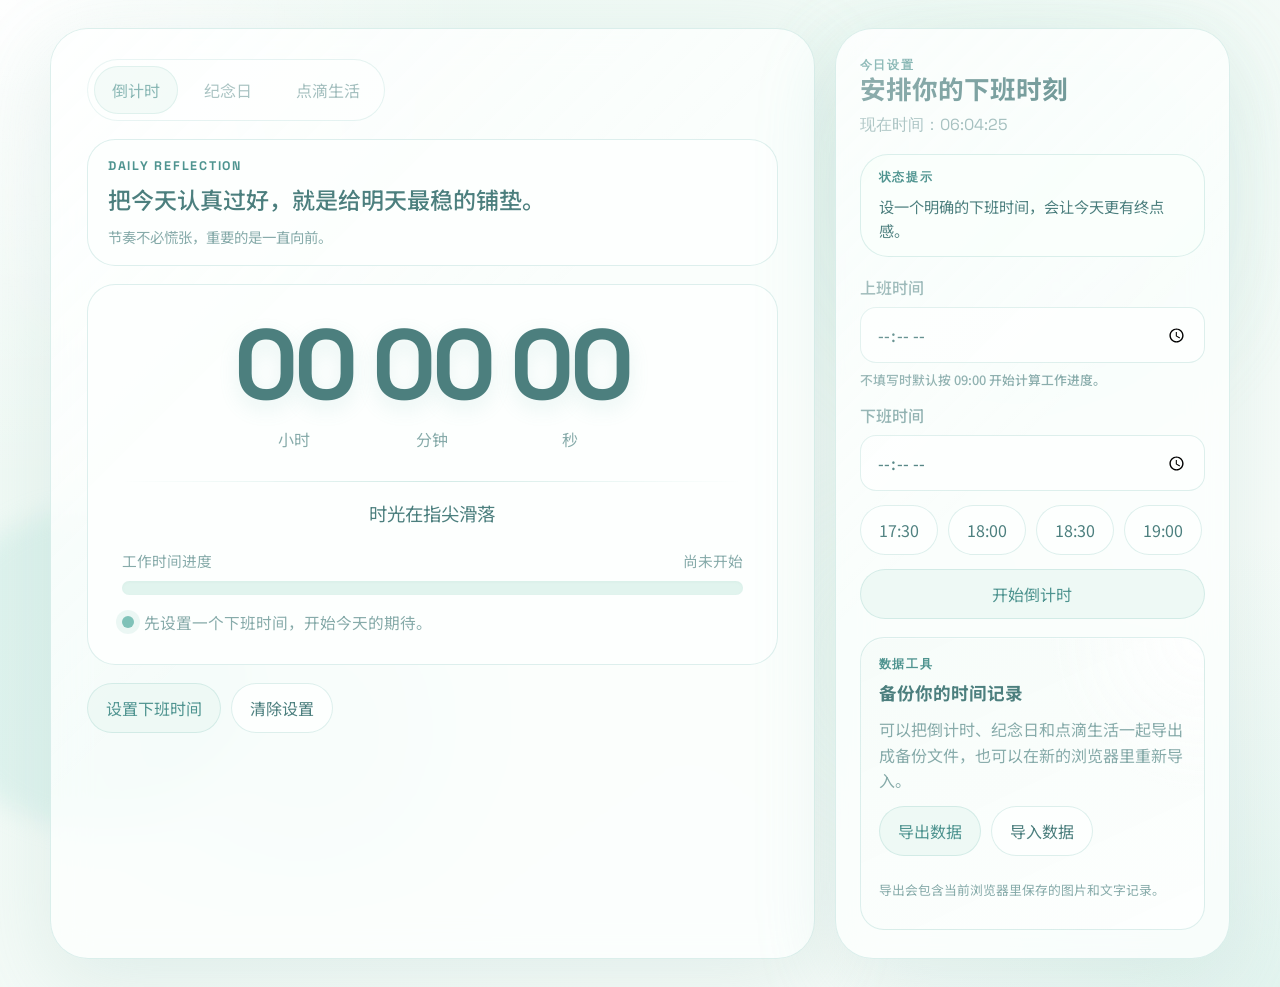
==== commit 28327c46: "Add life backups, preview, and filters" ====
--- a/index.html
+++ b/index.html
@@ -147,6 +147,32 @@
               </article>
             </div>
 
+            <div class="life-filter-card">
+              <div class="life-filter-head">
+                <p class="life-filter-title">搜索与筛选</p>
+                <button id="clearLifeFiltersBtn" class="quick-btn" type="button">清空筛选</button>
+              </div>
+
+              <div class="life-filter-grid">
+                <label class="time-input-wrap" for="lifeSearchInput">
+                  <span>关键词</span>
+                  <input id="lifeSearchInput" type="search" placeholder="搜索标题、备注或文件名" />
+                </label>
+
+                <label class="time-input-wrap" for="lifeStartDateFilter">
+                  <span>开始日期</span>
+                  <input id="lifeStartDateFilter" type="date" />
+                </label>
+
+                <label class="time-input-wrap" for="lifeEndDateFilter">
+                  <span>结束日期</span>
+                  <input id="lifeEndDateFilter" type="date" />
+                </label>
+              </div>
+
+              <p id="lifeFilterSummaryText" class="life-filter-summary">当前显示全部记录。</p>
+            </div>
+
             <div class="divider-line" aria-hidden="true"></div>
 
             <p class="mood-line">把生活里的闪光时刻，沿着一条线认真收藏</p>
@@ -310,8 +336,58 @@
             </div>
           </div>
         </div>
+
+        <section class="data-tools-card" aria-labelledby="dataToolsTitle">
+          <div class="data-tools-head">
+            <p class="card-tag">数据工具</p>
+            <h3 id="dataToolsTitle" class="data-tools-title">备份你的时间记录</h3>
+          </div>
+
+          <p class="data-tools-text">
+            可以把倒计时、纪念日和点滴生活一起导出成备份文件，也可以在新的浏览器里重新导入。
+          </p>
+
+          <div class="image-upload-actions">
+            <button id="exportDataBtn" class="save-btn" type="button">导出数据</button>
+            <button id="importDataBtn" class="ghost-btn" type="button">导入数据</button>
+          </div>
+
+          <input id="importDataInput" type="file" accept="application/json,.json" hidden />
+          <p id="dataToolsHint" class="field-hint">导出会包含当前浏览器里保存的图片和文字记录。</p>
+        </section>
       </section>
     </main>
+
+    <div id="lifeLightbox" class="life-lightbox is-hidden" aria-hidden="true">
+      <div class="life-lightbox-backdrop" data-close-lightbox="true"></div>
+      <div class="life-lightbox-dialog" role="dialog" aria-modal="true" aria-labelledby="lifeLightboxTitle">
+        <button id="closeLifeLightboxBtn" class="life-lightbox-close" type="button" aria-label="关闭大图预览">
+          关闭
+        </button>
+
+        <div class="life-lightbox-media-wrap">
+          <button id="prevLifeLightboxBtn" class="life-lightbox-nav life-lightbox-prev" type="button" aria-label="查看上一张">
+            上一张
+          </button>
+
+          <div class="life-lightbox-media">
+            <img id="lifeLightboxImage" class="life-lightbox-image" alt="点滴生活大图预览" />
+          </div>
+
+          <button id="nextLifeLightboxBtn" class="life-lightbox-nav life-lightbox-next" type="button" aria-label="查看下一张">
+            下一张
+          </button>
+        </div>
+
+        <div class="life-lightbox-meta">
+          <p id="lifeLightboxCounter" class="life-lightbox-counter">第 0 张</p>
+          <h3 id="lifeLightboxTitle" class="life-lightbox-title">生活照片预览</h3>
+          <p id="lifeLightboxTime" class="life-lightbox-time">上传时间</p>
+          <p id="lifeLightboxNote" class="life-lightbox-note">这里会显示这张照片的备注。</p>
+          <p id="lifeLightboxFile" class="life-lightbox-file">原图文件名</p>
+        </div>
+      </div>
+    </div>
 
     <script src="./script.js"></script>
   </body>
--- a/styles.css
+++ b/styles.css
@@ -29,6 +29,10 @@
     linear-gradient(145deg, var(--bg-top), var(--bg-bottom));
 }
 
+body.is-modal-open {
+  overflow: hidden;
+}
+
 body::before,
 body::after {
   content: "";
@@ -124,6 +128,38 @@
   display: flex;
   flex-direction: column;
   gap: 18px;
+}
+
+.data-tools-card {
+  display: grid;
+  gap: 12px;
+  padding: 18px;
+  border-radius: 24px;
+  border: 1px solid var(--line);
+  background:
+    radial-gradient(circle at top right, rgba(255, 255, 255, 0.88), transparent 34%),
+    linear-gradient(155deg, rgba(246, 252, 249, 0.96), rgba(253, 255, 254, 0.94));
+  box-shadow: inset 0 1px 0 rgba(255, 255, 255, 0.5);
+}
+
+.data-tools-head {
+  display: grid;
+  gap: 8px;
+}
+
+.data-tools-title,
+.data-tools-text {
+  margin: 0;
+}
+
+.data-tools-title {
+  font-size: 1.1rem;
+  line-height: 1.35;
+}
+
+.data-tools-text {
+  line-height: 1.6;
+  color: var(--ink-soft);
 }
 
 .hero-card::before,
@@ -562,6 +598,48 @@
   margin-top: 22px;
 }
 
+.life-filter-card {
+  display: grid;
+  gap: 14px;
+  margin-top: 18px;
+  padding: 18px;
+  border-radius: 22px;
+  border: 1px solid rgba(137, 196, 189, 0.24);
+  background:
+    radial-gradient(circle at top right, rgba(255, 255, 255, 0.86), transparent 34%),
+    linear-gradient(150deg, rgba(248, 253, 251, 0.95), rgba(252, 255, 254, 0.94));
+}
+
+.life-filter-head {
+  display: flex;
+  align-items: center;
+  justify-content: space-between;
+  gap: 12px;
+}
+
+.life-filter-title,
+.life-filter-summary {
+  margin: 0;
+}
+
+.life-filter-title {
+  font-family: "Space Grotesk", sans-serif;
+  font-size: 0.9rem;
+  letter-spacing: 0.08em;
+  color: var(--accent-deep);
+}
+
+.life-filter-grid {
+  display: grid;
+  grid-template-columns: minmax(0, 1.4fr) repeat(2, minmax(0, 1fr));
+  gap: 12px;
+}
+
+.life-filter-summary {
+  line-height: 1.6;
+  color: var(--ink-soft);
+}
+
 .life-stat-card,
 .life-mini-stat {
   padding: 16px 18px;
@@ -708,9 +786,23 @@
   position: relative;
   aspect-ratio: 16 / 10;
   overflow: hidden;
+  padding: 0;
   background:
     radial-gradient(circle at top right, rgba(255, 255, 255, 0.92), transparent 32%),
     linear-gradient(140deg, rgba(236, 248, 243, 0.96), rgba(244, 252, 249, 0.92));
+}
+
+.life-entry-preview {
+  width: 100%;
+  border: 0;
+  background: transparent;
+  appearance: none;
+  cursor: zoom-in;
+}
+
+.life-entry-preview:focus-visible {
+  outline: 2px solid rgba(79, 148, 144, 0.42);
+  outline-offset: 4px;
 }
 
 .life-entry-image {
@@ -718,6 +810,11 @@
   width: 100%;
   height: 100%;
   object-fit: cover;
+  transition: transform 220ms ease;
+}
+
+.life-entry-preview:hover .life-entry-image {
+  transform: scale(1.02);
 }
 
 .life-entry-meta {
@@ -832,6 +929,136 @@
   color: var(--ink-soft);
 }
 
+.life-lightbox {
+  position: fixed;
+  inset: 0;
+  z-index: 12;
+  display: grid;
+  place-items: center;
+  padding: 24px;
+}
+
+.life-lightbox.is-hidden {
+  display: none;
+}
+
+.life-lightbox-backdrop {
+  position: absolute;
+  inset: 0;
+  background: rgba(11, 28, 25, 0.72);
+  backdrop-filter: blur(10px);
+}
+
+.life-lightbox-dialog {
+  position: relative;
+  z-index: 1;
+  width: min(1120px, 100%);
+  max-height: min(92vh, 920px);
+  display: grid;
+  grid-template-columns: minmax(0, 1.2fr) minmax(280px, 0.52fr);
+  gap: 18px;
+  padding: 20px;
+  border-radius: 30px;
+  border: 1px solid rgba(230, 248, 242, 0.16);
+  background:
+    radial-gradient(circle at top right, rgba(255, 255, 255, 0.1), transparent 26%),
+    linear-gradient(165deg, rgba(11, 28, 25, 0.95), rgba(18, 43, 39, 0.92));
+  box-shadow: 0 28px 80px rgba(6, 18, 16, 0.36);
+}
+
+.life-lightbox-close {
+  position: absolute;
+  top: 16px;
+  right: 16px;
+  z-index: 2;
+  padding: 10px 16px;
+  border: 1px solid rgba(224, 247, 240, 0.18);
+  border-radius: 999px;
+  color: rgba(242, 253, 249, 0.96);
+  background: rgba(255, 255, 255, 0.08);
+  cursor: pointer;
+}
+
+.life-lightbox-media-wrap {
+  position: relative;
+  display: grid;
+  grid-template-columns: auto minmax(0, 1fr) auto;
+  align-items: center;
+  gap: 14px;
+  min-height: 0;
+}
+
+.life-lightbox-media {
+  overflow: hidden;
+  min-height: 0;
+  border-radius: 24px;
+  border: 1px solid rgba(232, 250, 245, 0.14);
+  background:
+    radial-gradient(circle at top right, rgba(255, 255, 255, 0.08), transparent 26%),
+    rgba(255, 255, 255, 0.04);
+}
+
+.life-lightbox-image {
+  display: block;
+  width: 100%;
+  max-height: min(78vh, 780px);
+  object-fit: contain;
+  margin: 0 auto;
+}
+
+.life-lightbox-nav {
+  padding: 12px 14px;
+  border: 1px solid rgba(224, 247, 240, 0.16);
+  border-radius: 999px;
+  color: rgba(242, 253, 249, 0.96);
+  background: rgba(255, 255, 255, 0.08);
+  cursor: pointer;
+}
+
+.life-lightbox-nav:disabled {
+  opacity: 0.34;
+}
+
+.life-lightbox-meta {
+  display: grid;
+  align-content: start;
+  gap: 12px;
+  padding: 16px 14px 10px 0;
+  color: rgba(242, 253, 249, 0.94);
+}
+
+.life-lightbox-counter,
+.life-lightbox-title,
+.life-lightbox-time,
+.life-lightbox-note,
+.life-lightbox-file {
+  margin: 0;
+}
+
+.life-lightbox-counter {
+  font-family: "Space Grotesk", sans-serif;
+  font-size: 0.86rem;
+  letter-spacing: 0.08em;
+  color: rgba(191, 232, 221, 0.92);
+}
+
+.life-lightbox-title {
+  font-size: clamp(1.4rem, 2vw, 1.8rem);
+  line-height: 1.3;
+}
+
+.life-lightbox-time,
+.life-lightbox-file {
+  color: rgba(211, 236, 229, 0.82);
+  line-height: 1.5;
+}
+
+.life-lightbox-note {
+  line-height: 1.7;
+  color: rgba(236, 248, 244, 0.92);
+  white-space: pre-wrap;
+}
+
 .action-row,
 .quick-actions {
   display: flex;
@@ -1185,6 +1412,19 @@
   .life-upload-stats {
     grid-template-columns: 1fr;
   }
+
+  .life-filter-grid {
+    grid-template-columns: 1fr;
+  }
+
+  .life-lightbox-dialog {
+    grid-template-columns: 1fr;
+    max-height: none;
+  }
+
+  .life-lightbox-meta {
+    padding: 0;
+  }
 }
 
 @media (max-width: 640px) {
@@ -1250,6 +1490,11 @@
     align-items: flex-start;
   }
 
+  .life-filter-head {
+    flex-direction: column;
+    align-items: flex-start;
+  }
+
   .life-entry-meta {
     flex-direction: column;
     align-items: flex-start;
@@ -1271,6 +1516,39 @@
 
   .life-empty-state {
     padding-left: 62px;
+  }
+
+  .life-lightbox {
+    padding: 12px;
+  }
+
+  .life-lightbox-dialog {
+    padding: 16px;
+    border-radius: 24px;
+  }
+
+  .life-lightbox-media-wrap {
+    grid-template-columns: 1fr;
+  }
+
+  .life-lightbox-media {
+    order: 1;
+  }
+
+  .life-lightbox-prev {
+    order: 2;
+  }
+
+  .life-lightbox-next {
+    order: 3;
+  }
+
+  .life-lightbox-nav {
+    width: 100%;
+  }
+
+  .life-lightbox-image {
+    max-height: 52vh;
   }
 }
 
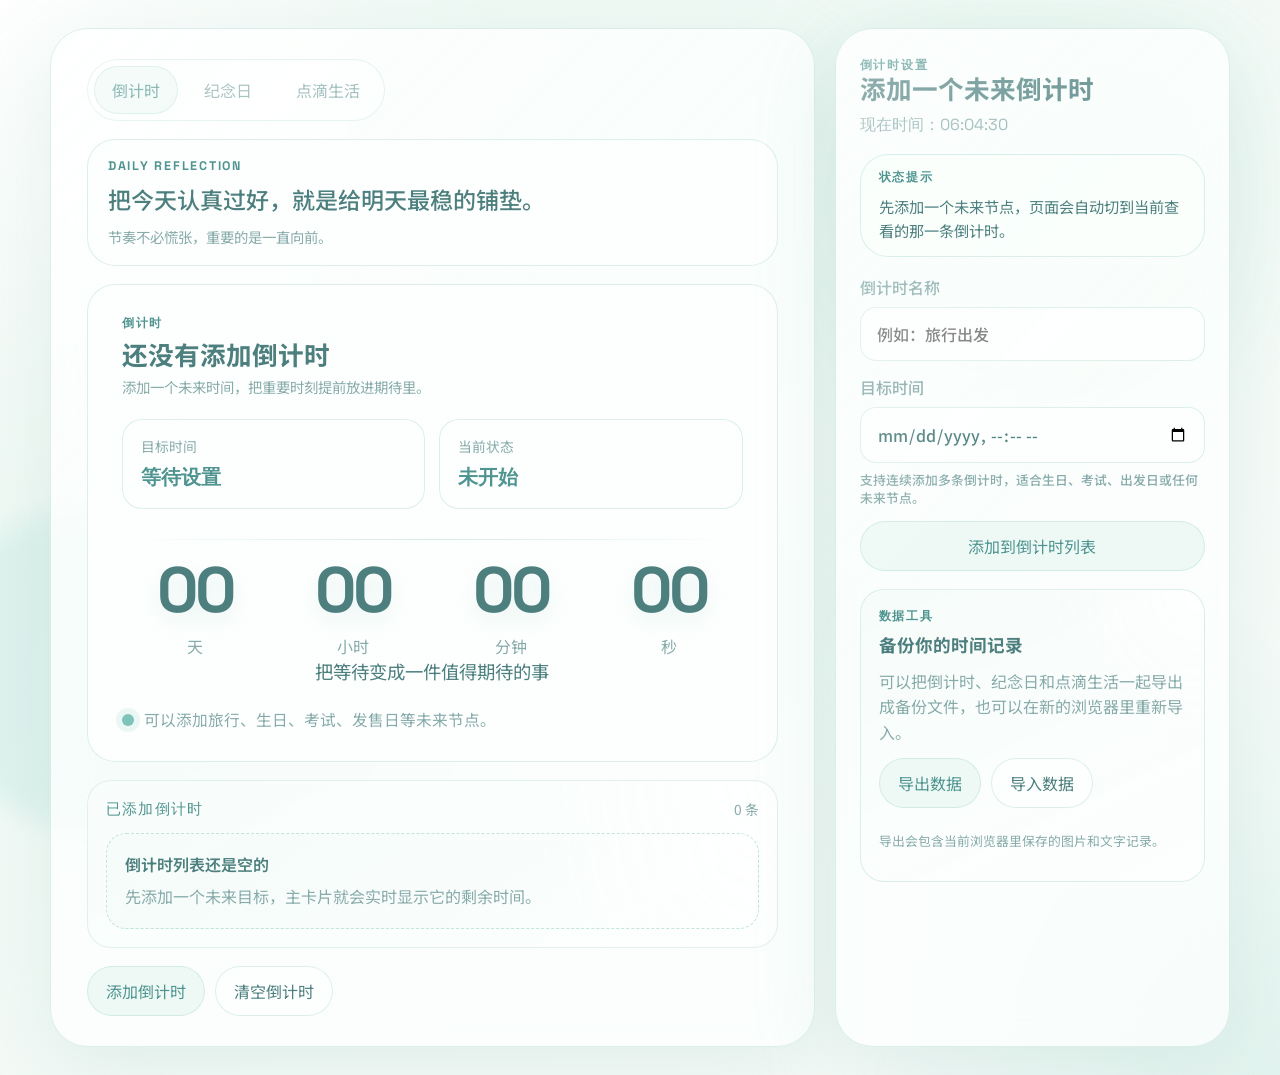
==== commit dcafa30d: "feat: support multiple countdowns and anniversaries" ====
--- a/index.html
+++ b/index.html
@@ -52,8 +52,31 @@
         </article>
 
         <div id="countdownView" class="mode-view">
-          <div class="countdown-panel">
-            <div class="time-grid" aria-live="polite">
+          <div id="countdownPanel" class="countdown-panel">
+            <div class="countdown-head">
+              <p class="anniversary-kicker">倒计时</p>
+              <h2 class="countdown-title" id="countdownNameText">还没有添加倒计时</h2>
+              <p class="countdown-date" id="countdownTargetText">添加一个未来时间，把重要时刻提前放进期待里。</p>
+            </div>
+
+            <div class="countdown-meta-grid">
+              <article class="countdown-meta-card">
+                <span class="countdown-meta-label">目标时间</span>
+                <strong id="countdownMetaTarget">等待设置</strong>
+              </article>
+              <article class="countdown-meta-card">
+                <span class="countdown-meta-label">当前状态</span>
+                <strong id="countdownMetaState">未开始</strong>
+              </article>
+            </div>
+
+            <div class="divider-line" aria-hidden="true"></div>
+
+            <div class="time-grid countdown-time-grid" aria-live="polite">
+              <article class="time-block">
+                <span id="days" class="time-value">00</span>
+                <span class="time-label">天</span>
+              </article>
               <article class="time-block">
                 <span id="hours" class="time-value">00</span>
                 <span class="time-label">小时</span>
@@ -68,29 +91,31 @@
               </article>
             </div>
 
-            <div class="divider-line" aria-hidden="true"></div>
-
-            <p class="mood-line">时光在指尖滑落</p>
-
-            <div class="progress-section">
-              <div class="progress-meta">
-                <span>工作时间进度</span>
-                <span id="progressText">尚未开始</span>
-              </div>
-              <div class="progress-track" aria-hidden="true">
-                <div id="progressFill" class="progress-fill"></div>
-              </div>
-            </div>
+            <p class="mood-line">把等待变成一件值得期待的事</p>
 
             <div class="status-row">
               <span class="status-dot" aria-hidden="true"></span>
-              <p id="statusText" class="status-text">先设置一个下班时间，开始今天的期待。</p>
+              <p id="statusText" class="status-text">可以添加旅行、生日、考试、发售日等未来节点。</p>
+            </div>
+          </div>
+
+          <div class="record-list-card">
+            <div class="record-list-head">
+              <p class="record-list-title">已添加倒计时</p>
+              <span id="countdownListSummary" class="record-list-summary">0 条</span>
+            </div>
+
+            <div id="countdownList" class="record-list is-empty" aria-live="polite">
+              <article class="record-empty-state">
+                <p class="record-empty-title">倒计时列表还是空的</p>
+                <p class="record-empty-text">先添加一个未来目标，主卡片就会实时显示它的剩余时间。</p>
+              </article>
             </div>
           </div>
 
           <div class="action-row">
-            <button id="openEditorBtn" class="primary-btn" type="button">设置下班时间</button>
-            <button id="resetBtn" class="ghost-btn" type="button">清除设置</button>
+            <button id="openEditorBtn" class="primary-btn" type="button">添加倒计时</button>
+            <button id="resetBtn" class="ghost-btn" type="button">清空倒计时</button>
           </div>
         </div>
 
@@ -120,9 +145,23 @@
             </div>
           </div>
 
+          <div class="record-list-card">
+            <div class="record-list-head">
+              <p class="record-list-title">已添加纪念日</p>
+              <span id="anniversaryListSummary" class="record-list-summary">0 条</span>
+            </div>
+
+            <div id="anniversaryList" class="record-list is-empty" aria-live="polite">
+              <article class="record-empty-state">
+                <p class="record-empty-title">纪念日列表还没有开始</p>
+                <p class="record-empty-text">添加多个重要时刻后，可以随时切换当前展示的那一条。</p>
+              </article>
+            </div>
+          </div>
+
           <div class="action-row">
-            <button id="openAnniversaryBtn" class="primary-btn" type="button">设置纪念日</button>
-            <button id="resetAnniversaryBtn" class="ghost-btn" type="button">清除设置</button>
+            <button id="openAnniversaryBtn" class="primary-btn" type="button">添加纪念日</button>
+            <button id="resetAnniversaryBtn" class="ghost-btn" type="button">清空纪念日</button>
           </div>
         </div>
 
@@ -210,25 +249,18 @@
 
         <div id="countdownEditor" class="editor-mode">
           <div class="editor-body">
-            <label class="time-input-wrap" for="workStartTime">
-              <span>上班时间</span>
-              <input id="workStartTime" type="time" step="60" />
-              <small class="field-hint">不填写时默认按 09:00 开始计算工作进度。</small>
+            <label class="time-input-wrap" for="countdownName">
+              <span>倒计时名称</span>
+              <input id="countdownName" type="text" maxlength="24" placeholder="例如：旅行出发" />
             </label>
 
-            <label class="time-input-wrap" for="workEndTime">
-              <span>下班时间</span>
-              <input id="workEndTime" type="time" step="60" />
+            <label class="time-input-wrap" for="countdownTarget">
+              <span>目标时间</span>
+              <input id="countdownTarget" type="datetime-local" />
+              <small class="field-hint">支持连续添加多条倒计时，适合生日、考试、出发日或任何未来节点。</small>
             </label>
 
-            <div class="quick-actions" aria-label="快捷时间">
-              <button class="quick-btn" type="button" data-time="17:30">17:30</button>
-              <button class="quick-btn" type="button" data-time="18:00">18:00</button>
-              <button class="quick-btn" type="button" data-time="18:30">18:30</button>
-              <button class="quick-btn" type="button" data-time="19:00">19:00</button>
-            </div>
-
-            <button id="saveBtn" class="save-btn" type="button">开始倒计时</button>
+            <button id="saveBtn" class="save-btn" type="button">添加到倒计时列表</button>
           </div>
         </div>
 
@@ -259,7 +291,7 @@
             <div class="image-upload-card">
               <div class="image-upload-head">
                 <span>背景图片</span>
-                <small class="field-hint">支持常见图片格式，保存后会保留在当前浏览器。</small>
+                <small class="field-hint">支持常见图片格式，图片会跟随这次新增的纪念日一起保存。</small>
               </div>
 
               <div id="anniversaryImagePreview" class="anniversary-image-preview" aria-hidden="true">
@@ -272,10 +304,10 @@
               </div>
 
               <input id="anniversaryImageInput" type="file" accept="image/*" hidden />
-              <p id="anniversaryImageHint" class="field-hint">未设置背景图时，会使用默认纪念日卡片样式。</p>
-            </div>
-
-            <button id="saveAnniversaryBtn" class="save-btn" type="button">开始记录</button>
+              <p id="anniversaryImageHint" class="field-hint">可选，不上传时会使用默认纪念日卡片样式。</p>
+            </div>
+
+            <button id="saveAnniversaryBtn" class="save-btn" type="button">添加到纪念日列表</button>
           </div>
         </div>
 
--- a/styles.css
+++ b/styles.css
@@ -377,11 +377,73 @@
   padding: 30px 34px;
 }
 
+.countdown-head,
+.anniversary-head {
+  display: grid;
+  gap: 8px;
+}
+
+.countdown-title,
+.anniversary-title {
+  font-size: clamp(1.5rem, 2vw, 2.1rem);
+}
+
+.countdown-date,
+.anniversary-date {
+  margin: 0;
+  font-size: 0.9rem;
+  color: var(--ink-soft);
+}
+
+.countdown-meta-grid {
+  display: grid;
+  grid-template-columns: repeat(2, minmax(0, 1fr));
+  gap: 14px;
+  margin-top: 22px;
+}
+
+.countdown-meta-card {
+  padding: 16px 18px;
+  border-radius: 20px;
+  border: 1px solid var(--line);
+  background: rgba(252, 255, 254, 0.88);
+  box-shadow: inset 0 1px 0 rgba(255, 255, 255, 0.5);
+}
+
+.countdown-meta-label {
+  display: block;
+  margin-bottom: 8px;
+  color: var(--ink-soft);
+  font-size: 0.86rem;
+}
+
+.countdown-meta-card strong {
+  display: block;
+  font-family: "Space Grotesk", sans-serif;
+  font-size: clamp(1rem, 1.7vw, 1.22rem);
+  line-height: 1.45;
+  color: var(--accent-deep);
+}
+
 .time-grid {
   display: flex;
   justify-content: center;
   align-items: baseline;
   gap: 18px;
+}
+
+.countdown-time-grid {
+  justify-content: space-between;
+  gap: 12px;
+}
+
+.countdown-time-grid .time-block {
+  min-width: 0;
+  flex: 1 1 0;
+}
+
+.countdown-time-grid .time-value {
+  font-size: clamp(3rem, 5vw, 4.7rem);
 }
 
 .time-block {
@@ -486,20 +548,6 @@
   text-align: center;
 }
 
-.anniversary-head {
-  display: grid;
-  gap: 8px;
-}
-
-.anniversary-title {
-  font-size: clamp(1.5rem, 2vw, 2.1rem);
-}
-
-.anniversary-date {
-  margin: 0;
-  font-size: 0.9rem;
-}
-
 .anniversary-days-label {
   display: block;
   margin-bottom: 10px;
@@ -570,6 +618,142 @@
 .anniversary-panel.has-image .status-dot {
   background: #d9fff2;
   box-shadow: 0 0 0 6px rgba(221, 255, 245, 0.16);
+}
+
+.record-list-card {
+  display: grid;
+  gap: 14px;
+  margin-top: 18px;
+  padding: 18px;
+  border-radius: 24px;
+  border: 1px solid rgba(137, 196, 189, 0.24);
+  background:
+    radial-gradient(circle at top right, rgba(255, 255, 255, 0.88), transparent 34%),
+    linear-gradient(150deg, rgba(248, 253, 251, 0.95), rgba(252, 255, 254, 0.94));
+}
+
+.record-list-head {
+  display: flex;
+  align-items: center;
+  justify-content: space-between;
+  gap: 12px;
+}
+
+.record-list-title,
+.record-list-summary,
+.record-empty-title,
+.record-empty-text,
+.record-item-kicker,
+.record-item-name,
+.record-item-meta,
+.record-item-value {
+  margin: 0;
+}
+
+.record-list-title {
+  font-family: "Space Grotesk", sans-serif;
+  font-size: 0.92rem;
+  letter-spacing: 0.08em;
+  color: var(--accent-deep);
+}
+
+.record-list-summary {
+  color: var(--ink-soft);
+  font-size: 0.86rem;
+}
+
+.record-list {
+  display: grid;
+  gap: 12px;
+}
+
+.record-empty-state {
+  padding: 18px;
+  border-radius: 20px;
+  border: 1px dashed rgba(127, 194, 184, 0.44);
+  background:
+    radial-gradient(circle at top right, rgba(255, 255, 255, 0.86), transparent 34%),
+    linear-gradient(145deg, rgba(244, 251, 248, 0.95), rgba(252, 255, 254, 0.96));
+}
+
+.record-empty-title {
+  font-size: 1rem;
+  font-weight: 600;
+}
+
+.record-empty-text {
+  margin-top: 8px;
+  line-height: 1.6;
+  color: var(--ink-soft);
+}
+
+.record-item {
+  display: grid;
+  gap: 14px;
+  padding: 16px 18px;
+  border-radius: 20px;
+  border: 1px solid rgba(137, 196, 189, 0.22);
+  background: rgba(253, 255, 254, 0.94);
+  box-shadow: 0 14px 34px rgba(127, 194, 184, 0.08);
+  transition: transform 180ms ease, box-shadow 180ms ease, border-color 180ms ease;
+}
+
+.record-item.is-active {
+  border-color: rgba(79, 148, 144, 0.44);
+  box-shadow: 0 18px 40px rgba(127, 194, 184, 0.14);
+  transform: translateY(-1px);
+}
+
+.record-item-main {
+  display: flex;
+  align-items: flex-start;
+  justify-content: space-between;
+  gap: 14px;
+}
+
+.record-item-copy {
+  display: grid;
+  gap: 6px;
+  min-width: 0;
+}
+
+.record-item-kicker {
+  font-family: "Space Grotesk", sans-serif;
+  font-size: 0.8rem;
+  letter-spacing: 0.12em;
+  text-transform: uppercase;
+  color: var(--accent-deep);
+}
+
+.record-item-name {
+  font-size: 1rem;
+  font-weight: 600;
+  line-height: 1.45;
+  color: var(--ink-strong);
+  word-break: break-word;
+}
+
+.record-item-meta {
+  color: var(--ink-soft);
+  line-height: 1.55;
+  word-break: break-word;
+}
+
+.record-item-value {
+  flex-shrink: 0;
+  padding: 10px 12px;
+  border-radius: 16px;
+  background: rgba(238, 249, 245, 0.92);
+  color: var(--accent-deep);
+  font-family: "Space Grotesk", sans-serif;
+  font-size: 0.86rem;
+  text-align: right;
+}
+
+.record-item-actions {
+  display: flex;
+  flex-wrap: wrap;
+  gap: 10px;
 }
 
 .life-head {
@@ -1370,15 +1554,14 @@
   border-color: rgba(127, 194, 184, 0.46);
 }
 
-.is-finished .status-dot {
+.countdown-panel.is-finished .status-dot {
   background: var(--success);
   box-shadow: 0 0 0 6px rgba(103, 181, 135, 0.16);
 }
 
-.is-finished .progress-fill {
-  background:
-    linear-gradient(90deg, rgba(149, 225, 181, 0.92), rgba(103, 181, 135, 0.96)),
-    linear-gradient(90deg, transparent, rgba(255, 255, 255, 0.35), transparent);
+.countdown-panel.is-finished .countdown-meta-card strong,
+.countdown-panel.is-finished .time-value {
+  color: var(--success);
 }
 
 @keyframes tickPop {
@@ -1409,7 +1592,8 @@
   }
 
   .life-stats-grid,
-  .life-upload-stats {
+  .life-upload-stats,
+  .countdown-meta-grid {
     grid-template-columns: 1fr;
   }
 
@@ -1469,6 +1653,25 @@
 
   .time-value {
     font-size: clamp(2.6rem, 12vw, 4rem);
+  }
+
+  .countdown-time-grid {
+    display: grid;
+    grid-template-columns: repeat(2, minmax(0, 1fr));
+    gap: 12px;
+  }
+
+  .record-list-head,
+  .record-item-main,
+  .record-item-actions {
+    flex-direction: column;
+    align-items: flex-start;
+  }
+
+  .record-item-value,
+  .record-item-actions button {
+    width: 100%;
+    text-align: left;
   }
 
   .life-entry {
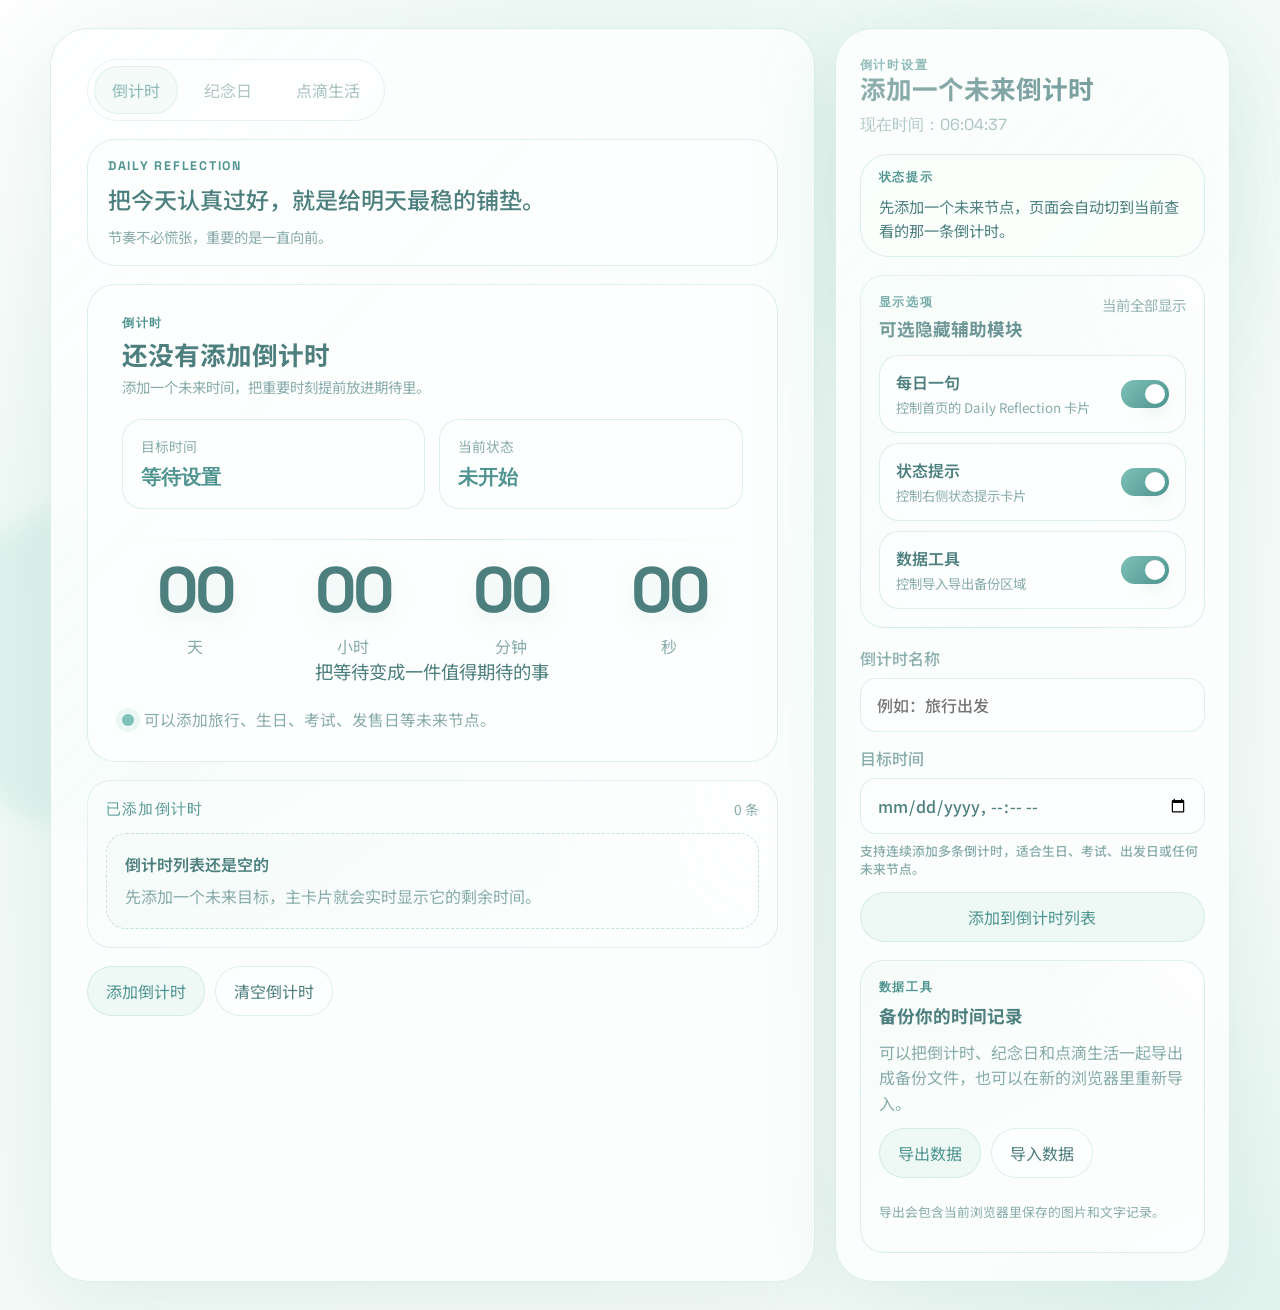
==== commit 8e871fc2: "feat: add optional visibility toggles" ====
--- a/index.html
+++ b/index.html
@@ -41,7 +41,7 @@
           <div class="hero-chip" id="orbitalCore">今天</div>
         </div>
 
-        <article class="quote-card">
+        <article id="quoteCard" class="quote-card">
           <p class="quote-label">Daily Reflection</p>
           <blockquote id="dailyQuote" class="quote-text">
             真正的从容，不是赶时间，而是知道自己要去哪里。
@@ -240,12 +240,69 @@
           <p id="currentTimeText" class="current-time">现在时间：--:--:--</p>
         </div>
 
-        <div class="insight-card">
+        <div id="insightCard" class="insight-card">
           <p class="insight-label">状态提示</p>
           <p id="insightText" class="insight-text">
             设一个明确的下班时间，会让今天更有终点感。
           </p>
         </div>
+
+        <section class="display-settings-card" aria-labelledby="displaySettingsTitle">
+          <div class="display-settings-head">
+            <div>
+              <p class="card-tag">显示选项</p>
+              <h3 id="displaySettingsTitle" class="display-settings-title">可选隐藏辅助模块</h3>
+            </div>
+            <p id="displaySettingsSummary" class="display-settings-summary">当前全部显示</p>
+          </div>
+
+          <div class="display-settings-grid">
+            <label class="display-toggle" for="toggleQuoteCard">
+              <span class="display-toggle-copy">
+                <span class="display-toggle-title">每日一句</span>
+                <small class="display-toggle-text">控制首页的 Daily Reflection 卡片</small>
+              </span>
+              <input
+                id="toggleQuoteCard"
+                class="display-toggle-input"
+                type="checkbox"
+                data-section="quote"
+                checked
+              />
+              <span class="display-toggle-switch" aria-hidden="true"></span>
+            </label>
+
+            <label class="display-toggle" for="toggleInsightCard">
+              <span class="display-toggle-copy">
+                <span class="display-toggle-title">状态提示</span>
+                <small class="display-toggle-text">控制右侧状态提示卡片</small>
+              </span>
+              <input
+                id="toggleInsightCard"
+                class="display-toggle-input"
+                type="checkbox"
+                data-section="insight"
+                checked
+              />
+              <span class="display-toggle-switch" aria-hidden="true"></span>
+            </label>
+
+            <label class="display-toggle" for="toggleDataToolsCard">
+              <span class="display-toggle-copy">
+                <span class="display-toggle-title">数据工具</span>
+                <small class="display-toggle-text">控制导入导出备份区域</small>
+              </span>
+              <input
+                id="toggleDataToolsCard"
+                class="display-toggle-input"
+                type="checkbox"
+                data-section="dataTools"
+                checked
+              />
+              <span class="display-toggle-switch" aria-hidden="true"></span>
+            </label>
+          </div>
+        </section>
 
         <div id="countdownEditor" class="editor-mode">
           <div class="editor-body">
@@ -369,7 +426,7 @@
           </div>
         </div>
 
-        <section class="data-tools-card" aria-labelledby="dataToolsTitle">
+        <section id="dataToolsCard" class="data-tools-card" aria-labelledby="dataToolsTitle">
           <div class="data-tools-head">
             <p class="card-tag">数据工具</p>
             <h3 id="dataToolsTitle" class="data-tools-title">备份你的时间记录</h3>
--- a/styles.css
+++ b/styles.css
@@ -162,6 +162,143 @@
   color: var(--ink-soft);
 }
 
+.display-settings-card {
+  display: grid;
+  gap: 14px;
+  padding: 18px;
+  border-radius: 24px;
+  border: 1px solid var(--line);
+  background:
+    radial-gradient(circle at top right, rgba(255, 255, 255, 0.9), transparent 34%),
+    linear-gradient(155deg, rgba(244, 252, 248, 0.98), rgba(253, 255, 254, 0.95));
+  box-shadow: inset 0 1px 0 rgba(255, 255, 255, 0.56);
+}
+
+.display-settings-head {
+  display: flex;
+  align-items: flex-start;
+  justify-content: space-between;
+  gap: 12px;
+}
+
+.display-settings-title,
+.display-settings-summary {
+  margin: 0;
+}
+
+.display-settings-title {
+  margin-top: 6px;
+  font-size: 1.1rem;
+  line-height: 1.35;
+}
+
+.display-settings-summary {
+  font-size: 0.9rem;
+  line-height: 1.5;
+  color: var(--ink-soft);
+  text-align: right;
+}
+
+.display-settings-grid {
+  display: grid;
+  gap: 10px;
+}
+
+.display-toggle {
+  position: relative;
+  display: grid;
+  grid-template-columns: minmax(0, 1fr) auto;
+  align-items: center;
+  gap: 16px;
+  padding: 14px 16px;
+  border-radius: 20px;
+  border: 1px solid var(--line);
+  background: rgba(253, 255, 254, 0.88);
+  cursor: pointer;
+  transition: transform 180ms ease, border-color 180ms ease, background 180ms ease;
+}
+
+.display-toggle:hover {
+  transform: translateY(-1px);
+  border-color: rgba(127, 194, 184, 0.42);
+}
+
+.display-toggle.is-off {
+  background: rgba(247, 251, 249, 0.78);
+}
+
+.display-toggle-copy {
+  display: grid;
+  gap: 4px;
+  min-width: 0;
+}
+
+.display-toggle-title,
+.display-toggle-text {
+  display: block;
+}
+
+.display-toggle-title {
+  font-weight: 600;
+  color: var(--ink-strong);
+}
+
+.display-toggle-text {
+  line-height: 1.5;
+  color: var(--ink-soft);
+}
+
+.display-toggle.is-off .display-toggle-title {
+  color: var(--ink-soft);
+}
+
+.display-toggle-input {
+  position: absolute;
+  inline-size: 1px;
+  block-size: 1px;
+  opacity: 0;
+  pointer-events: none;
+}
+
+.display-toggle-switch {
+  position: relative;
+  width: 48px;
+  height: 28px;
+  flex-shrink: 0;
+  border-radius: 999px;
+  background: rgba(137, 196, 189, 0.34);
+  box-shadow: inset 0 0 0 1px rgba(127, 194, 184, 0.14);
+  transition: background 180ms ease, box-shadow 180ms ease;
+}
+
+.display-toggle-switch::after {
+  content: "";
+  position: absolute;
+  top: 4px;
+  left: 4px;
+  width: 20px;
+  height: 20px;
+  border-radius: 50%;
+  background: #ffffff;
+  box-shadow: 0 8px 18px rgba(79, 148, 144, 0.18);
+  transition: transform 180ms ease;
+}
+
+.display-toggle-input:checked + .display-toggle-switch {
+  background: linear-gradient(135deg, var(--accent), var(--accent-deep));
+  box-shadow: inset 0 0 0 1px rgba(79, 148, 144, 0.08);
+}
+
+.display-toggle-input:checked + .display-toggle-switch::after {
+  transform: translateX(20px);
+}
+
+.display-toggle-input:focus-visible + .display-toggle-switch {
+  box-shadow:
+    0 0 0 4px rgba(127, 194, 184, 0.22),
+    inset 0 0 0 1px rgba(79, 148, 144, 0.08);
+}
+
 .hero-card::before,
 .editor-card::before {
   content: "";
@@ -371,6 +508,10 @@
   display: none;
 }
 
+.is-hidden-by-choice {
+  display: none !important;
+}
+
 .countdown-panel,
 .anniversary-panel,
 .life-panel {
@@ -1637,6 +1778,14 @@
     text-align: center;
   }
 
+  .display-settings-head {
+    flex-direction: column;
+  }
+
+  .display-settings-summary {
+    text-align: left;
+  }
+
   .countdown-panel,
   .anniversary-panel,
   .life-panel {
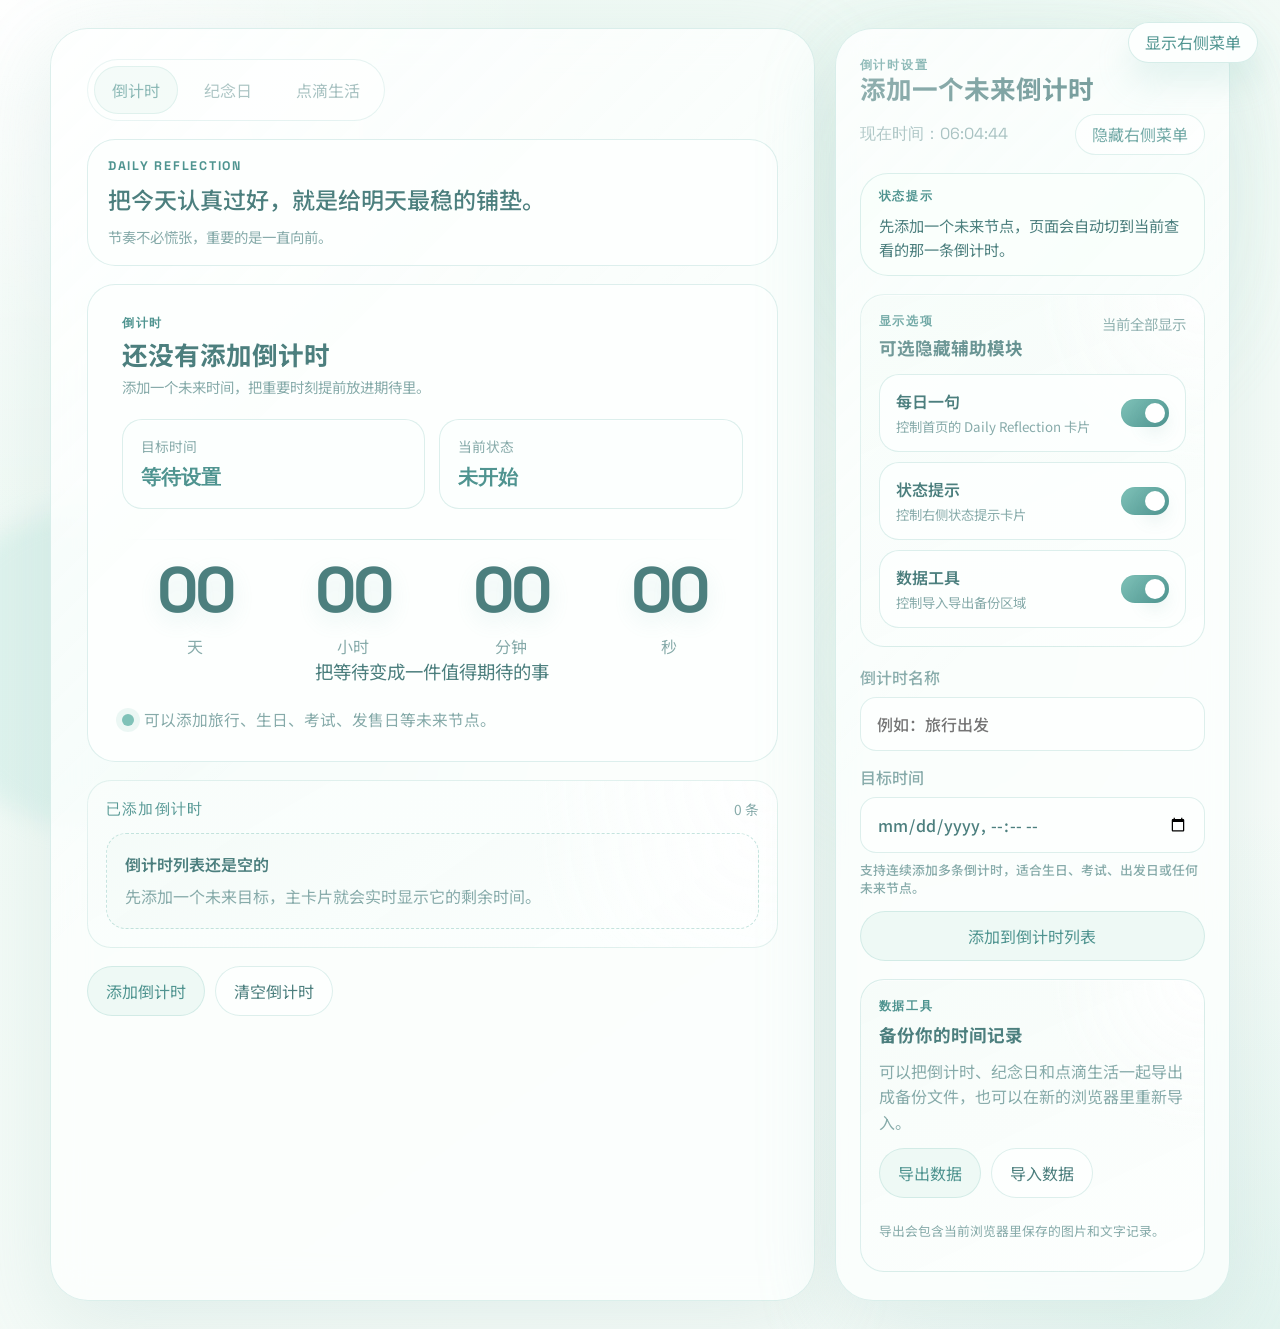
==== commit 2663f30b: "feat: add collapsible editor sidebar" ====
--- a/index.html
+++ b/index.html
@@ -17,7 +17,7 @@
     <div class="ambient-layer ambient-layer-b" aria-hidden="true"></div>
     <div class="grid-overlay" aria-hidden="true"></div>
 
-    <main class="app-shell">
+    <main id="appShell" class="app-shell">
       <section class="hero-card">
         <div class="menu-bar" role="tablist" aria-label="时间模式">
           <button id="countdownTab" class="menu-tab is-active" type="button" role="tab" aria-selected="true">
@@ -231,13 +231,24 @@
         </div>
       </section>
 
-      <section class="editor-card">
+      <section id="editorCard" class="editor-card">
         <div class="editor-header">
           <div>
             <p class="card-tag" id="editorTag">今日设置</p>
             <h2 id="editorTitle">安排你的下班时刻</h2>
           </div>
-          <p id="currentTimeText" class="current-time">现在时间：--:--:--</p>
+          <div class="editor-header-actions">
+            <p id="currentTimeText" class="current-time">现在时间：--:--:--</p>
+            <button
+              id="hideSidebarBtn"
+              class="sidebar-toggle-btn"
+              type="button"
+              aria-controls="editorCard"
+              aria-expanded="true"
+            >
+              隐藏右侧菜单
+            </button>
+          </div>
         </div>
 
         <div id="insightCard" class="insight-card">
@@ -445,6 +456,17 @@
           <p id="dataToolsHint" class="field-hint">导出会包含当前浏览器里保存的图片和文字记录。</p>
         </section>
       </section>
+
+      <button
+        id="showSidebarBtn"
+        class="sidebar-reveal-btn"
+        type="button"
+        aria-controls="editorCard"
+        aria-expanded="false"
+        hidden
+      >
+        显示右侧菜单
+      </button>
     </main>
 
     <div id="lifeLightbox" class="life-lightbox is-hidden" aria-hidden="true">
--- a/styles.css
+++ b/styles.css
@@ -106,6 +106,11 @@
   align-items: stretch;
 }
 
+.app-shell.is-sidebar-collapsed {
+  width: min(1480px, calc(100% - 40px));
+  grid-template-columns: minmax(0, 1fr);
+}
+
 .hero-card,
 .editor-card {
   position: relative;
@@ -1452,10 +1457,62 @@
   gap: 12px;
 }
 
+.editor-header-actions {
+  display: flex;
+  align-items: center;
+  justify-content: space-between;
+  gap: 12px;
+  flex-wrap: wrap;
+}
+
 .current-time {
   margin: 0;
   font-family: "Space Grotesk", sans-serif;
   font-size: 1rem;
+}
+
+.sidebar-toggle-btn,
+.sidebar-reveal-btn {
+  display: inline-flex;
+  align-items: center;
+  justify-content: center;
+  padding: 10px 16px;
+  border-radius: 999px;
+  border: 1px solid rgba(127, 194, 184, 0.3);
+  background: rgba(253, 255, 254, 0.94);
+  color: var(--accent-deep);
+  cursor: pointer;
+  font: inherit;
+  line-height: 1.2;
+  transition:
+    transform 180ms ease,
+    background 180ms ease,
+    border-color 180ms ease,
+    box-shadow 180ms ease;
+}
+
+.sidebar-toggle-btn:hover,
+.sidebar-reveal-btn:hover {
+  transform: translateY(-1px);
+  border-color: rgba(79, 148, 144, 0.34);
+  box-shadow: 0 12px 30px rgba(127, 194, 184, 0.16);
+}
+
+.sidebar-toggle-btn:focus-visible,
+.sidebar-reveal-btn:focus-visible {
+  outline: none;
+  box-shadow:
+    0 0 0 4px rgba(127, 194, 184, 0.2),
+    0 12px 30px rgba(127, 194, 184, 0.16);
+}
+
+.sidebar-reveal-btn {
+  position: fixed;
+  top: 22px;
+  right: 22px;
+  z-index: 10;
+  box-shadow: 0 18px 34px rgba(127, 194, 184, 0.2);
+  backdrop-filter: blur(18px);
 }
 
 .insight-card {
@@ -1727,6 +1784,10 @@
     min-height: auto;
   }
 
+  .app-shell.is-sidebar-collapsed {
+    width: min(1480px, calc(100% - 40px));
+  }
+
   .hero-card,
   .editor-card {
     padding: 24px;
@@ -1758,7 +1819,7 @@
   }
 
   .app-shell {
-    width: min(100% - 20px, 1180px);
+    width: min(1180px, calc(100% - 20px));
     padding: 16px 0;
   }
 
@@ -1784,6 +1845,21 @@
 
   .display-settings-summary {
     text-align: left;
+  }
+
+  .editor-header-actions {
+    flex-direction: column;
+    align-items: flex-start;
+  }
+
+  .sidebar-toggle-btn {
+    width: 100%;
+  }
+
+  .sidebar-reveal-btn {
+    top: auto;
+    right: 10px;
+    bottom: 14px;
   }
 
   .countdown-panel,
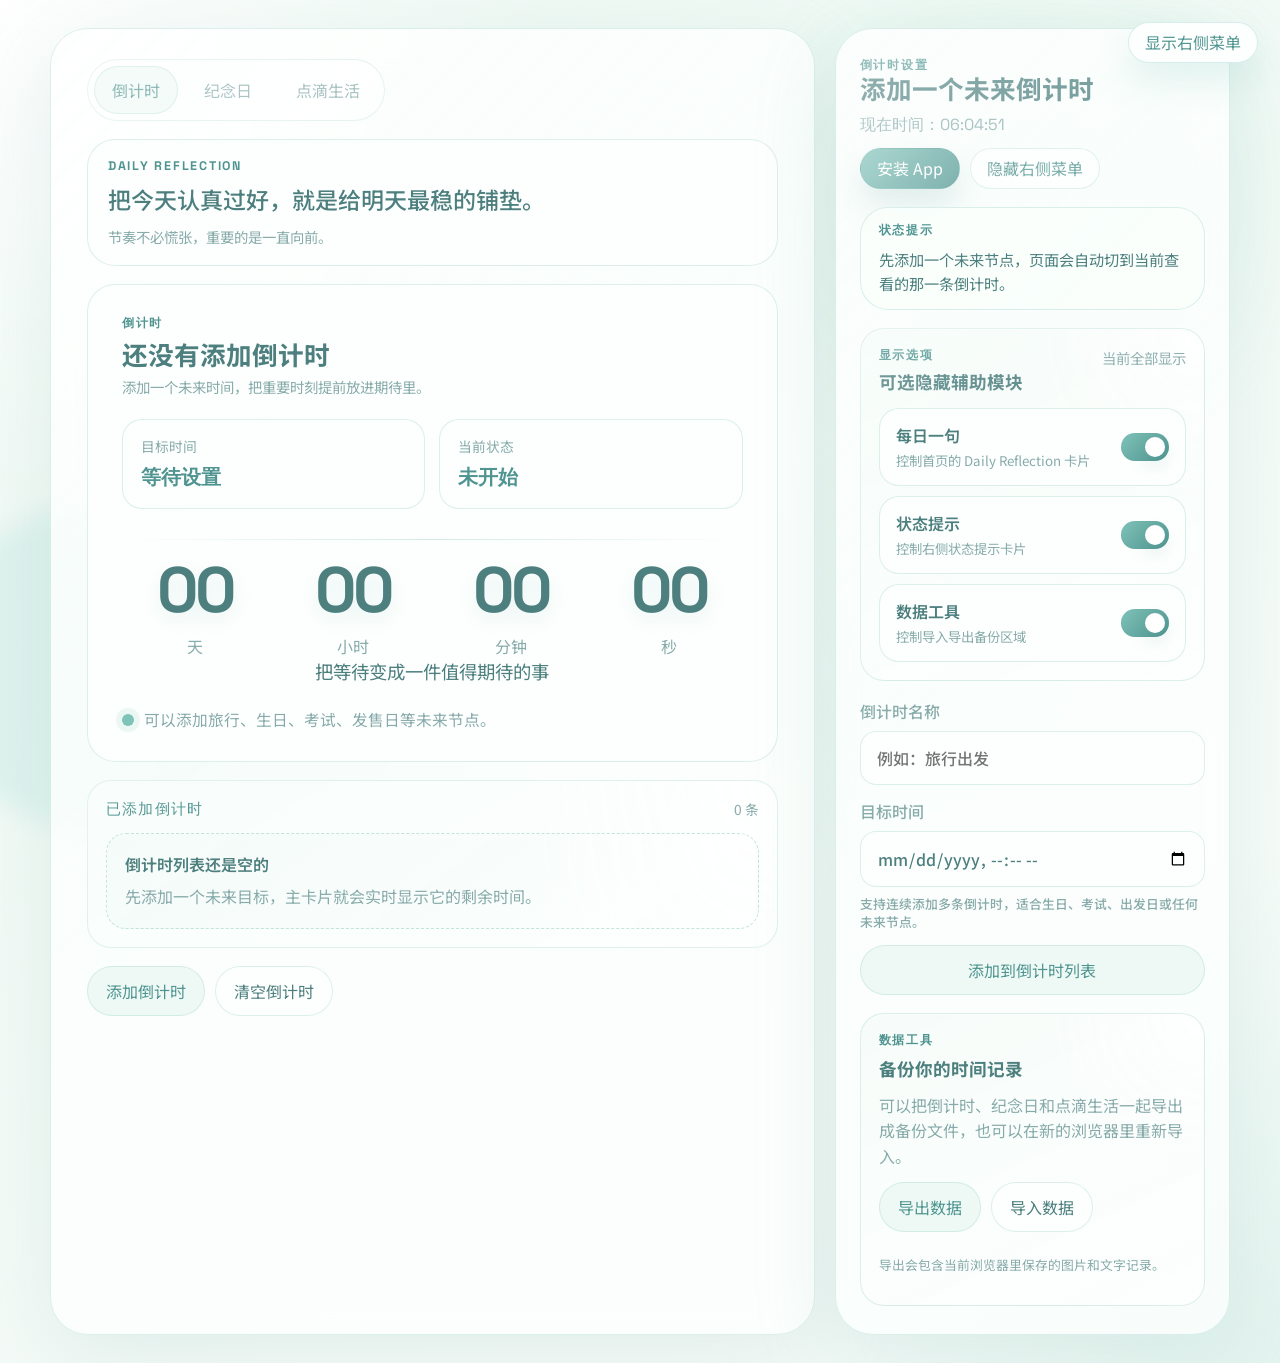
==== commit 5ebd4003: "feat: turn site into installable pwa" ====
--- a/index.html
+++ b/index.html
@@ -4,6 +4,15 @@
     <meta charset="UTF-8" />
     <meta name="viewport" content="width=device-width, initial-scale=1.0" />
     <title>时间菜单</title>
+    <meta name="application-name" content="时间菜单" />
+    <meta name="theme-color" content="#edf8f3" />
+    <meta name="mobile-web-app-capable" content="yes" />
+    <meta name="apple-mobile-web-app-capable" content="yes" />
+    <meta name="apple-mobile-web-app-title" content="时间菜单" />
+    <meta name="apple-mobile-web-app-status-bar-style" content="default" />
+    <link rel="manifest" href="./app.webmanifest" />
+    <link rel="icon" href="./icons/icon.svg" type="image/svg+xml" />
+    <link rel="apple-touch-icon" href="./icons/apple-touch-icon.png" />
     <link rel="preconnect" href="https://fonts.googleapis.com" />
     <link rel="preconnect" href="https://fonts.gstatic.com" crossorigin />
     <link
@@ -239,15 +248,20 @@
           </div>
           <div class="editor-header-actions">
             <p id="currentTimeText" class="current-time">现在时间：--:--:--</p>
-            <button
-              id="hideSidebarBtn"
-              class="sidebar-toggle-btn"
-              type="button"
-              aria-controls="editorCard"
-              aria-expanded="true"
-            >
-              隐藏右侧菜单
-            </button>
+            <div class="editor-quick-actions">
+              <button id="installAppBtn" class="app-install-btn" type="button" hidden>
+                安装 App
+              </button>
+              <button
+                id="hideSidebarBtn"
+                class="sidebar-toggle-btn"
+                type="button"
+                aria-controls="editorCard"
+                aria-expanded="true"
+              >
+                隐藏右侧菜单
+              </button>
+            </div>
           </div>
         </div>
 
--- a/styles.css
+++ b/styles.css
@@ -1465,12 +1465,21 @@
   flex-wrap: wrap;
 }
 
+.editor-quick-actions {
+  display: flex;
+  align-items: center;
+  justify-content: flex-end;
+  gap: 10px;
+  flex-wrap: wrap;
+}
+
 .current-time {
   margin: 0;
   font-family: "Space Grotesk", sans-serif;
   font-size: 1rem;
 }
 
+.app-install-btn,
 .sidebar-toggle-btn,
 .sidebar-reveal-btn {
   display: inline-flex;
@@ -1491,6 +1500,14 @@
     box-shadow 180ms ease;
 }
 
+.app-install-btn {
+  border-color: rgba(79, 148, 144, 0.08);
+  background: linear-gradient(135deg, var(--accent), var(--accent-deep));
+  color: #ffffff;
+  box-shadow: 0 16px 30px rgba(79, 148, 144, 0.22);
+}
+
+.app-install-btn:hover,
 .sidebar-toggle-btn:hover,
 .sidebar-reveal-btn:hover {
   transform: translateY(-1px);
@@ -1498,6 +1515,7 @@
   box-shadow: 0 12px 30px rgba(127, 194, 184, 0.16);
 }
 
+.app-install-btn:focus-visible,
 .sidebar-toggle-btn:focus-visible,
 .sidebar-reveal-btn:focus-visible {
   outline: none;
@@ -1852,6 +1870,12 @@
     align-items: flex-start;
   }
 
+  .editor-quick-actions {
+    width: 100%;
+    justify-content: stretch;
+  }
+
+  .editor-quick-actions > button,
   .sidebar-toggle-btn {
     width: 100%;
   }
